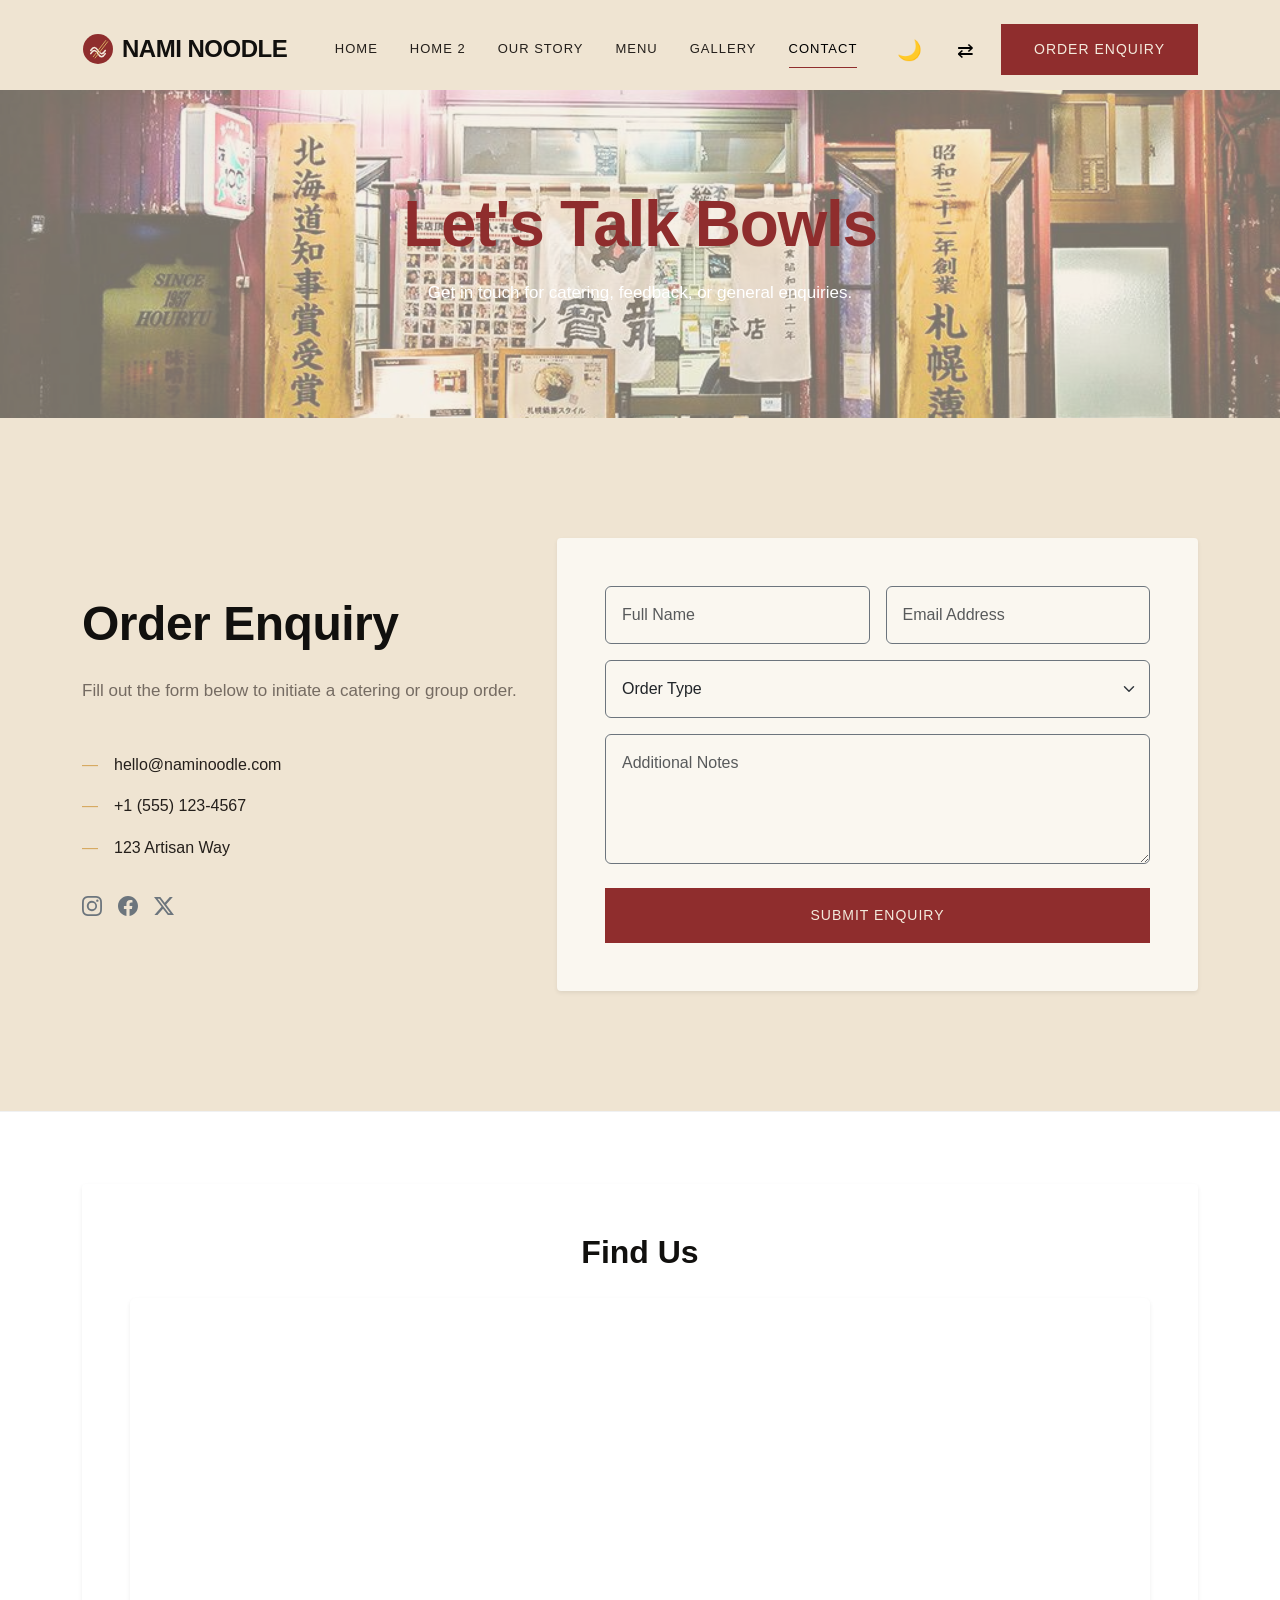
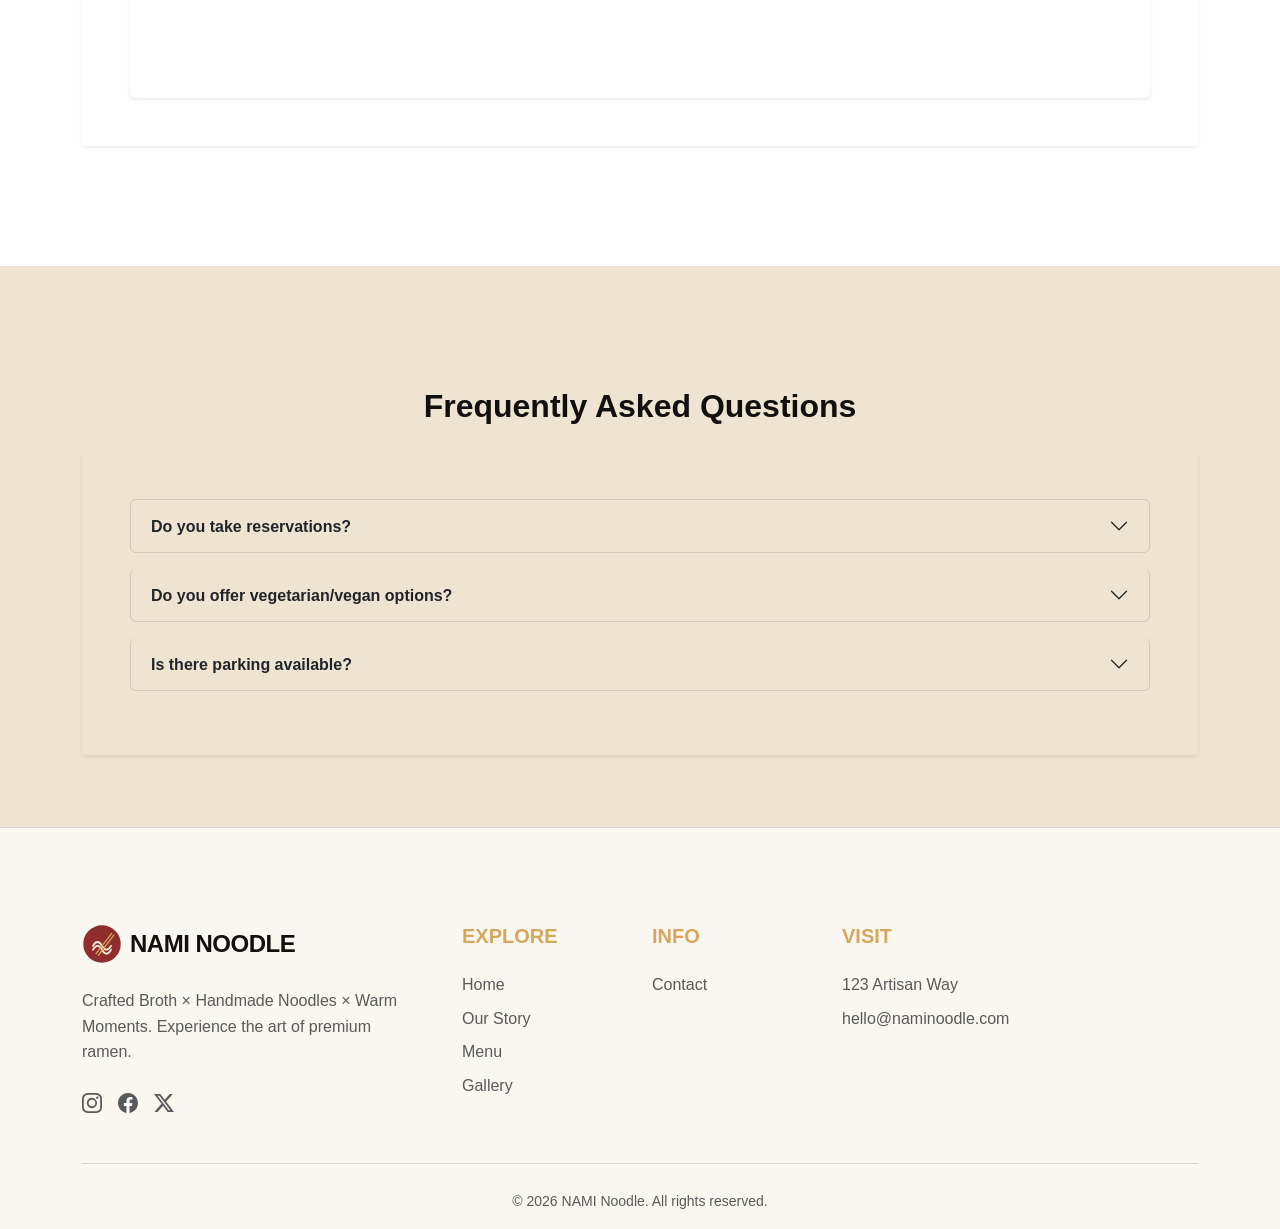
==== contact.html @ 4db13b65 "commit" ====
<!DOCTYPE html>
<html lang="en" data-theme="light" dir="ltr">

<head>
    <meta charset="UTF-8">
    <meta name="viewport" content="width=device-width, initial-scale=1.0">
    <title>NAMI Noodle | Contact</title>
    <link rel="icon" type="image/svg+xml" href="assets/images/favicon.svg">
    <link href="https://cdn.jsdelivr.net/npm/bootstrap@5.3.2/dist/css/bootstrap.min.css" rel="stylesheet"
        >
    <link rel="stylesheet" href="assets/css/style.css">
    <link rel="stylesheet" href="assets/css/extensions.css">
</head>

<body>
    <nav class="navbar navbar-expand-xl fixed-top navbar-premium bg-surface" id="mainNav">
        <div class="container">
            <a class="navbar-brand d-flex align-items-center gap-2" href="index.html">
                <img src="assets/images/logo.svg" alt="NAMI Noodle" width="32" height="32">
                <span>NAMI NOODLE</span>
            </a>
            <button class="navbar-toggler border-0 filter-invert" type="button" data-bs-toggle="collapse"
                data-bs-target="#navC"><span class="navbar-toggler-icon"></span></button>
            <div class="collapse navbar-collapse" id="navC">
                <ul class="navbar-nav mx-auto mb-2 mb-lg-0">
                    <li class="nav-item"><a class="nav-link" href="index.html">Home</a></li>
                    <li class="nav-item"><a class="nav-link" href="home-2.html">Home 2</a></li>
                    <li class="nav-item"><a class="nav-link" href="our-story.html">Our Story</a></li>
                    <li class="nav-item"><a class="nav-link" href="menu.html">Menu</a></li>
                    <li class="nav-item"><a class="nav-link" href="gallery.html">Gallery</a></li>
                    <li class="nav-item"><a class="nav-link active" href="contact.html">Contact</a></li>
                </ul>
                                <div class="d-flex flex-column flex-lg-row align-items-start align-items-lg-center gap-3 mt-3 mt-lg-0">
                    <div class="d-flex align-items-center gap-3">
                        <button class="nav-icon-btn" id="theme-toggle" aria-label="Theme">🌙</button>
                        <button class="nav-icon-btn" id="rtl-toggle" aria-label="RTL">⇄</button>
                    </div><a href="order.html" class="btn btn-premium">Order Enquiry</a>
                </div>
            </div>
        </div>
    </nav>

    <!-- SECTION 1: Hero -->
    <header class="py-5 text-center position-relative overflow-hidden bg-dark-deep text-white">
        <div class="position-absolute w-100 h-100 top-0 start-0" style="z-index: 0;">
            <img src="assets/images/contact-hero.jpg" alt="Hero background"
                class="w-100 h-100 object-fit-cover opacity-50">
        </div>
        <div class="container py-5 reveal-up active position-relative" style="z-index: 1;">
            <h1 class="display-3 fw-bold mb-3 text-primary">Let's Talk Bowls</h1>
            <p class="lead-text mx-auto text-white" style="max-width: 500px;">Get in touch for catering, feedback, or
                general enquiries.</p>
        </div>
    </header>

    <!-- SECTION 2: Form -->
    <section class="py-5 my-5">
        <div class="container py-4">
            <div class="row align-items-center">
                <div class="col-lg-5 mb-5 mb-lg-0 reveal-up">
                    <h2 class="mb-4">Order Enquiry</h2>
                    <p class="lead-text mb-5">Fill out the form below to initiate a catering or group order.</p>
                    <ul class="list-unstyled d-flex flex-column gap-3">
                        <li class="d-flex align-items-center gap-3"><span class="text-accent">—</span>
                            hello@naminoodle.com</li>
                        <li class="d-flex align-items-center gap-3"><span class="text-accent">—</span> +1 (555) 123-4567
                        </li>
                        <li class="d-flex align-items-center gap-3"><span class="text-accent">—</span> 123 Artisan Way
                        </li>
                        <li class="d-flex align-items-center gap-3 mt-3">
                            <div class="d-flex gap-3">
                                <a href="#" class="text-secondary hover-lift social-icon-hover"><svg
                                        xmlns="http://www.w3.org/2000/svg" width="20" height="20" fill="currentColor"
                                        class="bi bi-instagram" viewBox="0 0 16 16">
                                        <path
                                            d="M8 0C5.829 0 5.556.01 4.703.048 3.85.088 3.269.222 2.76.42a3.917 3.917 0 0 0-1.417.923A3.927 3.927 0 0 0 .42 2.76C.222 3.268.087 3.85.048 4.7.01 5.555 0 5.827 0 8.001c0 2.172.01 2.444.048 3.297.04.852.174 1.433.372 1.942.205.526.478.972.923 1.417.444.445.89.719 1.416.923.51.198 1.09.333 1.942.372C5.555 15.99 5.827 16 8 16s2.444-.01 3.298-.048c.851-.04 1.434-.174 1.943-.372a3.916 3.916 0 0 0 1.416-.923c.445-.445.718-.891.923-1.417.197-.509.332-1.09.372-1.942C15.99 10.445 16 10.173 16 8s-.01-2.445-.048-3.299c-.04-.851-.175-1.433-.372-1.941a3.926 3.926 0 0 0-.923-1.417A3.911 3.911 0 0 0 13.24.42c-.51-.198-1.092-.333-1.943-.372C10.443.01 10.172 0 7.998 0h.003zm-.717 1.442h.718c2.136 0 2.389.007 3.232.046.78.035 1.204.166 1.486.275.373.145.64.319.92.599.28.28.453.546.598.92.11.281.24.705.275 1.485.039.843.047 1.096.047 3.231s-.008 2.389-.047 3.232c-.035.78-.166 1.203-.275 1.485a2.47 2.47 0 0 1-.599.919c-.28.28-.546.453-.92.598-.28.11-.704.24-1.485.276-.843.038-1.096.047-3.232.047s-2.39-.009-3.233-.047c-.78-.036-1.203-.166-1.485-.276a2.478 2.478 0 0 1-.92-.598 2.48 2.48 0 0 1-.6-.92c-.109-.281-.24-.705-.275-1.485-.038-.843-.046-1.096-.046-3.233 0-2.136.008-2.388.046-3.231.036-.78.166-1.204.276-1.486.145-.373.319-.64.599-.92.28-.28.546-.453.92-.598.282-.11.705-.24 1.485-.276.738-.034 1.024-.044 2.515-.045v.002zm4.988 1.328a.96.96 0 1 0 0 1.92.96.96 0 0 0 0-1.92zm-4.27 1.122a4.109 4.109 0 1 0 0 8.217 4.109 4.109 0 0 0 0-8.217zm0 1.441a2.667 2.667 0 1 1 0 5.334 2.667 2.667 0 0 1 0-5.334z" />
                                    </svg></a>
                                <a href="#" class="text-secondary hover-lift social-icon-hover"><svg
                                        xmlns="http://www.w3.org/2000/svg" width="20" height="20" fill="currentColor"
                                        class="bi bi-facebook" viewBox="0 0 16 16">
                                        <path
                                            d="M16 8.049c0-4.446-3.582-8.05-8-8.05C3.58 0-.002 3.603-.002 8.05c0 4.017 2.926 7.347 6.75 7.951v-5.625h-2.03V8.05H6.75V6.275c0-2.017 1.195-3.131 3.022-3.131.876 0 1.791.157 1.791.157v1.98h-1.009c-.993 0-1.303.621-1.303 1.258v1.51h2.218l-.354 2.326H9.25V16c3.824-.604 6.75-3.934 6.75-7.951z" />
                                    </svg></a>
                                <a href="#" class="text-secondary hover-lift social-icon-hover"><svg
                                        xmlns="http://www.w3.org/2000/svg" width="20" height="20" fill="currentColor"
                                        class="bi bi-twitter-x" viewBox="0 0 16 16">
                                        <path
                                            d="M12.6.75h2.454l-5.36 6.142L16 15.25h-4.937l-3.867-5.07-4.425 5.07H.316l5.733-6.57L0 .75h5.063l3.495 4.633L12.601.75Zm-.86 13.028h1.36L4.323 2.145H2.865l8.875 11.633Z" />
                                    </svg></a>
                            </div>
                        </li>
                    </ul>
                </div>
                <div class="col-lg-7 reveal-up">
                    <div class="bg-surface p-5 rounded-1 shadow-sm">
                        <form id="contactForm">
                            <div class="row g-3">
                                <div class="col-md-6">
                                    <input type="text" class="form-control border-secondary bg-transparent p-3"
                                        placeholder="Full Name">
                                </div>
                                <div class="col-md-6">
                                    <input type="email" class="form-control border-secondary bg-transparent p-3"
                                        placeholder="Email Address">
                                </div>
                                <div class="col-12">
                                    <select class="form-select border-secondary bg-transparent p-3">
                                        <option selected disabled>Order Type</option>
                                        <option>Group Dine-In</option>
                                        <option>Takeaway</option>
                                        <option>Catering</option>
                                    </select>
                                </div>
                                <div class="col-12">
                                    <textarea class="form-control border-secondary bg-transparent p-3" rows="4"
                                        placeholder="Additional Notes"></textarea>
                                </div>
                                <div class="col-12 mt-4">
                                    <button type="button" class="btn btn-premium btn-contact-submit w-100 py-3">Submit
                                        Enquiry</button>
                                </div>
                            </div>
                        </form>
                    </div>
                </div>
            </div>
        </div>
    </section>

    <!-- SECTION 2.5: Map & FAQ -->
    <section class="py-5 my-5 border-top border-secondary border-opacity-10" style="background-color: #fff;">
        <div class="container py-4">
            <div class="row">
                <div class="col-12 mb-5">
                    <div class="bg-white p-5 rounded-1 shadow-sm">
                        <h3 class="mb-4 text-center">Find Us</h3>
                        <div class="rounded overflow-hidden shadow-sm" style="height: 400px;">
                            <iframe
                                src="https://www.google.com/maps/embed?pb=!1m18!1m12!1m3!1d3151.83543450937!2d144.95373531531615!3d-37.817323442021234!2m3!1f0!2f0!3f0!3m2!1i1024!2i768!4f13.1!3m3!1m2!1s0x6ad65d4c2b349649%3A0xb6899234e561db11!2sEnvato!5e0!3m2!1sen!2sus!4v1611815187768!5m2!1sen!2sus"
                                width="100%" height="100%" style="border:0;" allowfullscreen="" loading="lazy"></iframe>
                        </div>
                    </div>
                </div>

            </div>
        </div>
    </section>
    <section class="py-5" style="background-color: #EFE4D2;">
        <div class="container py-4">
            <div class="row">
                <div class="col-12">
                    <h3 class="mb-4 text-center">Frequently Asked Questions</h3>
                    <div class="p-5 rounded-1 shadow-sm">
                        <div class="accordion" id="faqAccordion">
                            <div class="accordion-item bg-transparent border-secondary border-opacity-25 mb-3 rounded">
                                <h2 class="accordion-header" id="headingOne">
                                    <button class="accordion-button collapsed bg-transparent text-body fw-bold"
                                        type="button" data-bs-toggle="collapse" data-bs-target="#collapseOne"
                                        aria-expanded="false" aria-controls="collapseOne">
                                        Do you take reservations?
                                    </button>
                                </h2>
                                <div id="collapseOne" class="accordion-collapse collapse" aria-labelledby="headingOne"
                                    data-bs-parent="#faqAccordion">
                                    <div class="accordion-body text-muted">
                                        We operate on a walk-in basis for parties of up to 6. For larger groups and
                                        catering
                                        enquiries, please use the contact form above.
                                    </div>
                                </div>
                            </div>
                            <div class="accordion-item bg-transparent border-secondary border-opacity-25 mb-3 rounded">
                                <h2 class="accordion-header" id="headingTwo">
                                    <button class="accordion-button collapsed bg-transparent text-body fw-bold"
                                        type="button" data-bs-toggle="collapse" data-bs-target="#collapseTwo"
                                        aria-expanded="false" aria-controls="collapseTwo">
                                        Do you offer vegetarian/vegan options?
                                    </button>
                                </h2>
                                <div id="collapseTwo" class="accordion-collapse collapse" aria-labelledby="headingTwo"
                                    data-bs-parent="#faqAccordion">
                                    <div class="accordion-body text-muted">
                                        Yes! We offer a rich mushroom and kelp-based broth that is 100% plant-based,
                                        along with
                                        various vegetable toppings.
                                    </div>
                                </div>
                            </div>
                            <div class="accordion-item bg-transparent border-secondary border-opacity-25 mb-3 rounded">
                                <h2 class="accordion-header" id="headingThree">
                                    <button class="accordion-button collapsed bg-transparent text-body fw-bold"
                                        type="button" data-bs-toggle="collapse" data-bs-target="#collapseThree"
                                        aria-expanded="false" aria-controls="collapseThree">
                                        Is there parking available?
                                    </button>
                                </h2>
                                <div id="collapseThree" class="accordion-collapse collapse"
                                    aria-labelledby="headingThree" data-bs-parent="#faqAccordion">
                                    <div class="accordion-body text-muted">
                                        There is street parking available nearby, as well as a paid public parking
                                        garage just
                                        one block away.
                                    </div>
                                </div>
                            </div>
                        </div>
                    </div>
                </div>
            </div>
    </section>
    <!-- SECTION 3: Footer -->
    <footer class="bg-surface pt-5 pb-3 border-top border-secondary border-opacity-25">
        <div class="container pt-5">
            <div class="row mb-5 g-4 text-center text-md-start">
                <div class="col-12 col-md-6 col-lg-4 mb-4 mb-lg-0">
                    <a class="navbar-brand d-inline-flex align-items-center gap-2 mb-4 text-decoration-none" href="index.html">
                        <img src="assets/images/logo.svg" alt="NAMI Noodle Logo" width="40" height="40">
                        <span class="fs-4">NAMI NOODLE</span>
                    </a>
                    <p class="text-muted pe-lg-4">Crafted Broth × Handmade Noodles × Warm Moments. Experience the art
                        of premium ramen.</p>
                    <div class="d-flex gap-3 justify-content-center justify-content-md-start mt-4">
                        <a href="#" class="text-muted hover-lift social-icon-hover footer-link"><svg
                                xmlns="http://www.w3.org/2000/svg" width="20" height="20" fill="currentColor"
                                class="bi bi-instagram" viewBox="0 0 16 16">
                                <path
                                    d="M8 0C5.829 0 5.556.01 4.703.048 3.85.088 3.269.222 2.76.42a3.917 3.917 0 0 0-1.417.923A3.927 3.927 0 0 0 .42 2.76C.222 3.268.087 3.85.048 4.7.01 5.555 0 5.827 0 8.001c0 2.172.01 2.444.048 3.297.04.852.174 1.433.372 1.942.205.526.478.972.923 1.417.444.445.89.719 1.416.923.51.198 1.09.333 1.942.372C5.555 15.99 5.827 16 8 16s2.444-.01 3.298-.048c.851-.04 1.434-.174 1.943-.372a3.916 3.916 0 0 0 1.416-.923c.445-.445.718-.891.923-1.417.197-.509.332-1.09.372-1.942C15.99 10.445 16 10.173 16 8s-.01-2.445-.048-3.299c-.04-.851-.175-1.433-.372-1.941a3.926 3.926 0 0 0-.923-1.417A3.911 3.911 0 0 0 13.24.42c-.51-.198-1.092-.333-1.943-.372C10.443.01 10.172 0 7.998 0h.003zm-.717 1.442h.718c2.136 0 2.389.007 3.232.046.78.035 1.204.166 1.486.275.373.145.64.319.92.599.28.28.453.546.598.92.11.281.24.705.275 1.485.039.843.047 1.096.047 3.231s-.008 2.389-.047 3.232c-.035.78-.166 1.203-.275 1.485a2.47 2.47 0 0 1-.599.919c-.28.28-.546.453-.92.598-.28.11-.704.24-1.485.276-.843.038-1.096.047-3.232.047s-2.39-.009-3.233-.047c-.78-.036-1.203-.166-1.485-.276a2.478 2.478 0 0 1-.92-.598 2.48 2.48 0 0 1-.6-.92c-.109-.281-.24-.705-.275-1.485-.038-.843-.046-1.096-.046-3.233 0-2.136.008-2.388.046-3.231.036-.78.166-1.204.276-1.486.145-.373.319-.64.599-.92.28-.28.546-.453.92-.598.282-.11.705-.24 1.485-.276.738-.034 1.024-.044 2.515-.045v.002zm4.988 1.328a.96.96 0 1 0 0 1.92.96.96 0 0 0 0-1.92zm-4.27 1.122a4.109 4.109 0 1 0 0 8.217 4.109 4.109 0 0 0 0-8.217zm0 1.441a2.667 2.667 0 1 1 0 5.334 2.667 2.667 0 0 1 0-5.334z" />
                            </svg></a>
                        <a href="#" class="text-muted hover-lift social-icon-hover footer-link"><svg
                                xmlns="http://www.w3.org/2000/svg" width="20" height="20" fill="currentColor"
                                class="bi bi-facebook" viewBox="0 0 16 16">
                                <path
                                    d="M16 8.049c0-4.446-3.582-8.05-8-8.05C3.58 0-.002 3.603-.002 8.05c0 4.017 2.926 7.347 6.75 7.951v-5.625h-2.03V8.05H6.75V6.275c0-2.017 1.195-3.131 3.022-3.131.876 0 1.791.157 1.791.157v1.98h-1.009c-.993 0-1.303.621-1.303 1.258v1.51h2.218l-.354 2.326H9.25V16c3.824-.604 6.75-3.934 6.75-7.951z" />
                            </svg></a>
                        <a href="#" class="text-muted hover-lift social-icon-hover footer-link"><svg
                                xmlns="http://www.w3.org/2000/svg" width="20" height="20" fill="currentColor"
                                class="bi bi-twitter-x" viewBox="0 0 16 16">
                                <path
                                    d="M12.6.75h2.454l-5.36 6.142L16 15.25h-4.937l-3.867-5.07-4.425 5.07H.316l5.733-6.57L0 .75h5.063l3.495 4.633L12.601.75Zm-.86 13.028h1.36L4.323 2.145H2.865l8.875 11.633Z" />
                            </svg></a>
                    </div>
                </div>
                <div class="col-12 col-md-6 col-lg-2 mb-4 mb-md-0">
                    <h5 class="text-accent mb-4 text-uppercase">Explore</h5>
                    <ul class="list-unstyled d-flex flex-column gap-2">
                        <li><a href="index.html" class="text-muted text-decoration-none footer-link">Home</a></li>
                        <li><a href="our-story.html" class="text-muted text-decoration-none footer-link">Our Story</a></li>
                        <li><a href="menu.html" class="text-muted text-decoration-none footer-link">Menu</a></li>
                        <li><a href="gallery.html" class="text-muted text-decoration-none footer-link">Gallery</a></li>
                    </ul>
                </div>
                <div class="col-12 col-md-6 col-lg-2 mb-4 mb-md-0">
                    <h5 class="text-accent mb-4 text-uppercase">Info</h5>
                    <ul class="list-unstyled d-flex flex-column gap-2">
                        <li><a href="contact.html" class="text-muted text-decoration-none footer-link">Contact</a></li>
                    </ul>
                </div>
                <div class="col-12 col-md-6 col-lg-4">
                    <h5 class="text-accent mb-4 text-uppercase">Visit</h5>
                    <ul class="list-unstyled text-muted d-flex flex-column gap-2">
                        <li>123 Artisan Way</li>
                        <li>hello@naminoodle.com</li>
                    </ul>
                </div>
            </div>
            <div class="border-top border-secondary border-opacity-25 pt-4 mt-5 text-center">
                <small class="text-muted">&copy; 2026 NAMI Noodle. All rights reserved.</small>
            </div>
        </div>
    </footer>

    <button id="scrollTopBtn" aria-label="Scroll to top">↑</button>
    <script src="https://cdn.jsdelivr.net/npm/bootstrap@5.3.2/dist/js/bootstrap.bundle.min.js"></script>
    <script src="assets/js/main.js"></script>
</body>

</html>
---- assets/css/style.css ----
/* 
  Ramen & Noodle House - Core Stylesheet
  Premium ThemeForest Quality
*/

:root {
    /* Brand Colors */
    --primary: #8F2D2D;
    --secondary: #C46A3B;
    --accent: #D6A85F;

    /* Neutral / Background Colors */
    --cream: #F4EBDD;
    --bg: #EFE4D2;
    --surface: #FAF7F0;

    /* Dark Colors */
    --dark: #1B1714;
    --dark-deep: #11100E;

    /* Typography Colors */
    --text: #241F1B;
    --muted: #756B62;
    --border: rgba(36, 31, 27, 0.12);
    --dark-text: #F5EEE2;

    /* Typography */
    --font-heading: 'Outfit', sans-serif;
    --font-body: 'Inter', sans-serif;

    /* Transitions */
    --transition-fast: 0.3s ease;
    --transition-slow: 0.8s cubic-bezier(0.16, 1, 0.3, 1);
}

/* Global Resets & Base Styles */
html {
    scroll-behavior: smooth;
}

body {
    font-family: var(--font-body);
    color: var(--text);
    background-color: var(--bg);
    line-height: 1.6;
    overflow-x: hidden;
    padding-top: 90px;
    -webkit-font-smoothing: antialiased;
}

h1,
h2,
h3,
h4,
h5,
h6,
.font-heading {
    font-family: var(--font-heading);
    color: var(--dark-deep);
    font-weight: 600;
}

/* Fluid Typography using Clamp */
h1 {
    font-size: clamp(42px, 5vw, 72px);
    line-height: 1.1;
    letter-spacing: -0.02em;
}

h2 {
    font-size: clamp(32px, 4vw, 48px);
    line-height: 1.2;
    letter-spacing: -0.01em;
}

h3 {
    font-size: clamp(23px, 3vw, 32px);
    line-height: 1.3;
}

h4 {
    font-size: clamp(20px, 2.5vw, 23px);
}

.lead-text {
    font-size: clamp(16px, 1.5vw, 17px);
    color: var(--muted);
}

/* Premium Utility Classes */
.bg-cream {
    background-color: var(--cream);
}

.bg-surface {
    background-color: var(--surface);
}

.bg-dark-premium {
    background-color: var(--dark);
    color: var(--dark-text);
}

.bg-dark-deep {
    
    color: var(--dark-text);
}

.text-primary {
    color: var(--primary) !important;
}

.text-accent {
    color: var(--accent) !important;
}

/* Elegant Buttons */
.btn-premium {
    background-color: var(--primary);
    color: var(--cream);
    padding: 14px 32px;
    border-radius: 0;
    font-family: var(--font-heading);
    font-weight: 500;
    letter-spacing: 1px;
    text-transform: uppercase;
    font-size: 14px;
    border: 1px solid var(--primary);
    transition: var(--transition-fast);
    display: inline-flex;
    align-items: center;
    justify-content: center;
    gap: 10px;
}

.btn-premium:hover {
    background-color: var(--secondary);
    color: #ffffff;
}

.btn-outline-premium {
    background-color: transparent;
    color: var(--dark-deep);
    border: 1px solid var(--border);
    padding: 14px 32px;
    border-radius: 0;
    transition: var(--transition-fast);
}

.btn-outline-premium:hover {
    background-color: var(--primary);
    border-color: var(--primary);
    color: #ffffff;
}

.explore-link:hover {
    color: var(--secondary) !important;
}

.filter-btn.active {
    background-color: var(--primary) !important;
    border-color: var(--primary) !important;
    color: #ffffff !important;
}

/* Navbar */
.navbar-premium {
    padding: 24px 0;
    transition: var(--transition-slow);
    background: transparent;
}

.navbar-premium.scrolled {
    background: var(--surface);
    padding: 16px 0;
    box-shadow: 0 4px 30px rgba(0, 0, 0, 0.05);
}

.navbar-brand {
    font-family: var(--font-heading);
    font-weight: 700;
    font-size: 24px;
    color: var(--dark-deep);
    letter-spacing: -0.5px;
}

.nav-link {
    font-family: var(--font-heading);
    color: var(--text);
    font-weight: 500;
    text-transform: uppercase;
    font-size: 13px;
    letter-spacing: 1px;
    padding: 8px 16px !important;
    position: relative;
    transition: var(--transition-fast);
}

.nav-link::after {
    content: '';
    position: absolute;
    bottom: 0;
    left: 16px;
    right: 16px;
    height: 1px;
    background: var(--primary);
    transform: scaleX(0);
    transition: transform 0.3s ease;
    transform-origin: right;
}

.nav-link:hover::after,
.nav-link.active::after {
    transform: scaleX(1);
    transform-origin: left;
}

/* Animations */
.reveal-up {
    opacity: 0;
    transform: translateY(40px);
    transition: var(--transition-slow);
}

.reveal-up.active {
    opacity: 1;
    transform: translateY(0);
}

.steam-container {
    position: absolute;
    top: 0;
    left: 0;
    width: 100%;
    height: 100%;
    pointer-events: none;
    overflow: hidden;
    z-index: 2;
}

.steam {
    position: absolute;
    bottom: 0;
    left: 50%;
    width: 200px;
    height: 200px;
    background: radial-gradient(circle, rgba(255, 255, 255, 0.2) 0%, rgba(255, 255, 255, 0) 70%);
    filter: blur(20px);
    border-radius: 50%;
    animation: rise 10s infinite cubic-bezier(0.4, 0, 0.2, 1);
    opacity: 0;
}

.steam:nth-child(1) {
    left: 40%;
    animation-delay: 0s;
}

.steam:nth-child(2) {
    left: 60%;
    animation-delay: 3s;
    width: 150px;
}

.steam:nth-child(3) {
    left: 50%;
    animation-delay: 6s;
    width: 250px;
}

@keyframes rise {
    0% {
        transform: translateY(100px) scale(0.8);
        opacity: 0;
}

    20% {
        opacity: 0.5;
}

    80% {
        opacity: 0.2;
}

    100% {
        transform: translateY(-400px) scale(1.5);
        opacity: 0;
}
}

/* Japanese Details */
.vertical-text {
    writing-mode: vertical-rl;
    text-orientation: mixed;
    font-family: var(--font-heading);
    letter-spacing: 5px;
    text-transform: uppercase;
    color: var(--muted);
    font-size: 12px;
}

.red-seal {
    width: 40px;
    height: 40px;
    border: 1px solid var(--primary);
    color: var(--primary);
    display: flex;
    align-items: center;
    justify-content: center;
    border-radius: 4px;
    font-family: var(--font-heading);
    font-weight: 700;
}

.social-icon-hover:hover {
    color: var(--accent) !important;
    transform: translateY(-2px);
}

.btn-contact-submit:hover {
    color: #fff !important;
}

#rtl-toggle {
    color: #000;
}

[data-theme='dark'] #rtl-toggle {
    color: #fff;
}

.footer-link {
    transition: color 0.3s ease;
}

.footer-link:hover {
    color: var(--primary) !important;
}



/* General RTL Fixes */
[dir="rtl"] {
    text-align: right;
}

[dir="rtl"] .ms-3 {
    margin-left: 0 !important;
    margin-right: 1rem !important;
}

[dir="rtl"] .me-3 {
    margin-right: 0 !important;
    margin-left: 1rem !important;
}

[dir="rtl"] .pe-lg-5 {
    padding-right: 0 !important;
    padding-left: 3rem !important;
}

[dir="rtl"] .ps-lg-5 {
    padding-left: 0 !important;
    padding-right: 3rem !important;
}

[dir="rtl"] .ms-auto {
    margin-left: 0 !important;
    margin-right: auto !important;
}

[dir="rtl"] .me-auto {
    margin-right: 0 !important;
    margin-left: auto !important;
}

[dir="rtl"] .text-start {
    text-align: right !important;
}

[dir="rtl"] .text-lg-start {
    text-align: right !important;
}

[dir="rtl"] .text-md-start {
    text-align: right !important;
}

[dir="rtl"] .accordion-button::after {
    margin-left: 0;
    margin-right: auto;
}

[dir="rtl"] .accordion-button {
    text-align: right;
    padding-right: 1.25rem;
}

[data-theme='dark'] {
    --bg: var(--dark-deep);
    --surface: var(--dark);
    --cream: #2A2420;
    --text: var(--dark-text);
    --muted: #A39B92;
    --border: rgba(245, 238, 226, 0.12);
}

[data-theme='dark'] .bg-dark,
[data-theme='dark'] .bg-dark-deep {
    background-color: var(--dark-deep) !important;
    color: var(--dark-text) !important;
}

[data-theme='dark'] .text-body {
    color: var(--text) !important;
}

[data-theme='dark'] .text-muted {
    color: var(--muted) !important;
}
@media (max-width: 1199.98px) {
    .navbar-collapse {
        background-color: var(--surface);
        padding: 1.5rem;
        border-radius: 12px;
        margin-top: 1rem;
        box-shadow: 0 15px 40px rgba(0,0,0,0.15);
    }
    .navbar-collapse .nav-link,
    .navbar-collapse .navbar-brand span,
    .navbar-collapse .nav-icon-btn,
    .navbar-collapse .navbar-brand {
        color: var(--text) !important;
    }
}
---- assets/css/extensions.css ----
/* 
  NAMI Noodle - Theme, RTL & Utilities Extension
*/

/* Scroll to Top */
#scrollTopBtn {
    position: fixed;
    bottom: 30px;
    right: 30px;
    width: 48px;
    height: 48px;
    background-color: var(--primary);
    color: var(--cream);
    border: none;
    border-radius: 50%;
    display: flex;
    align-items: center;
    justify-content: center;
    font-size: 20px;
    cursor: pointer;
    opacity: 0;
    visibility: hidden;
    transition: var(--transition-fast);
    z-index: 999;
    box-shadow: 0 4px 15px rgba(0,0,0,0.2);
}

#scrollTopBtn.visible {
    opacity: 1;
    visibility: visible;
}

#scrollTopBtn:hover {
    background-color: var(--dark-deep);
    transform: translateY(-5px);
}

/* RTL Support via Logical Properties */
html[dir="rtl"] {
    text-align: right;
}
html[dir="rtl"] .me-auto { margin-right: 0 !important; margin-left: auto !important; }
html[dir="rtl"] .ms-auto { margin-left: 0 !important; margin-right: auto !important; }
html[dir="rtl"] .nav-link::after { transform-origin: left; }
html[dir="rtl"] .nav-link:hover::after, html[dir="rtl"] .nav-link.active::after { transform-origin: right; }

/* Dark Mode Overrides */
html[data-theme="dark"] body {
    --bg: #11100E;
    --surface: #1B1714;
    --text: #F5EEE2;
    --muted: #B8ACA0;
    --dark-deep: #F5EEE2; /* Invert headings */
    --border: rgba(245, 238, 226, 0.12);
}

html[data-theme="dark"] .navbar-premium.scrolled {
    background: var(--surface);
    border-bottom: 1px solid var(--border);
}

html[data-theme="dark"] .text-white-50 {
    color: var(--muted) !important;
}

/* Animations Premium Look */
.hover-lift {
    transition: transform var(--transition-fast), box-shadow var(--transition-fast);
}
.hover-lift:hover {
    transform: translateY(-10px);
    box-shadow: 0 15px 30px rgba(0,0,0,0.1);
}

/* Navbar utilities for Theme/RTL toggles */
.nav-icon-btn {
    background: transparent;
    border: none;
    color: var(--text);
    font-size: 20px;
    display: flex;
    align-items: center;
    justify-content: center;
    width: 40px;
    height: 40px;
    border-radius: 50%;
    transition: var(--transition-fast);
}
.nav-icon-btn:hover {
    background: var(--surface);
    color: var(--primary);
}
.navbar-premium.scrolled .nav-icon-btn {
    color: var(--text);
}
.text-white .nav-icon-btn {
    color: white;
}
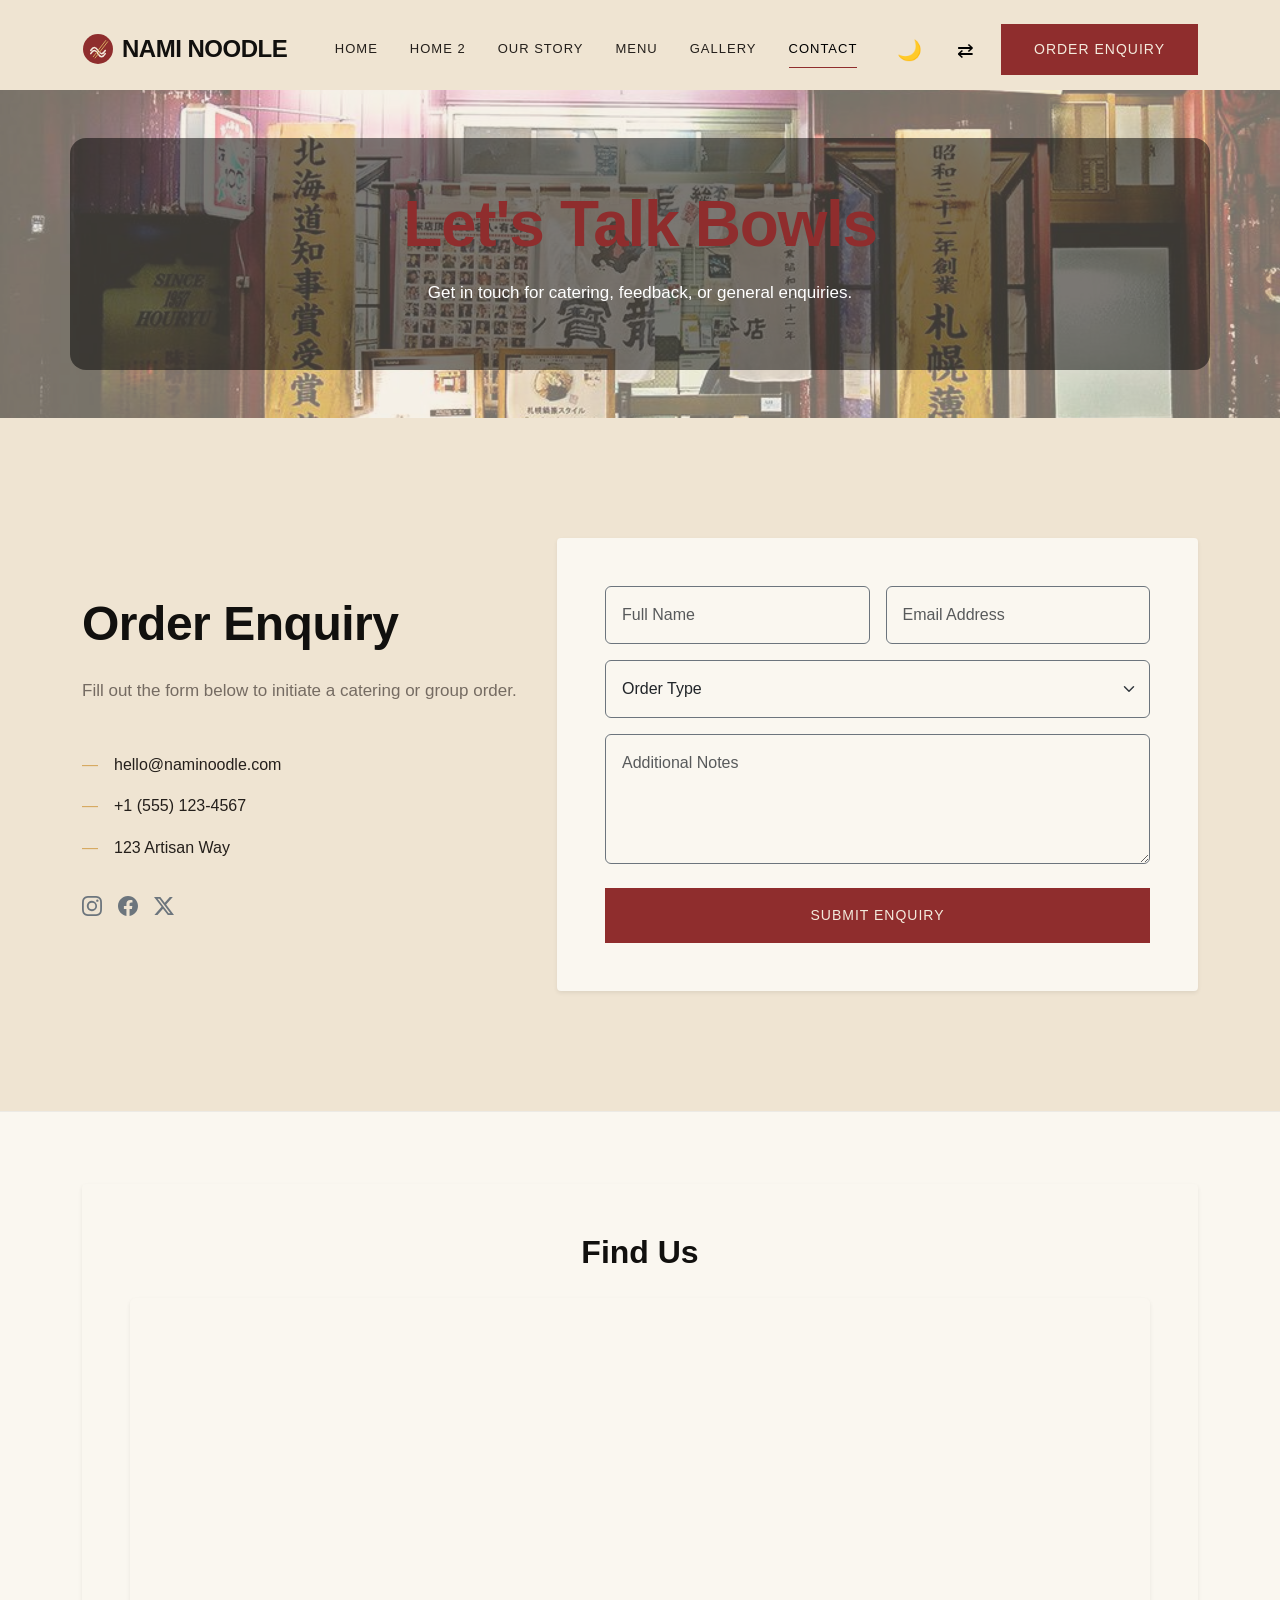
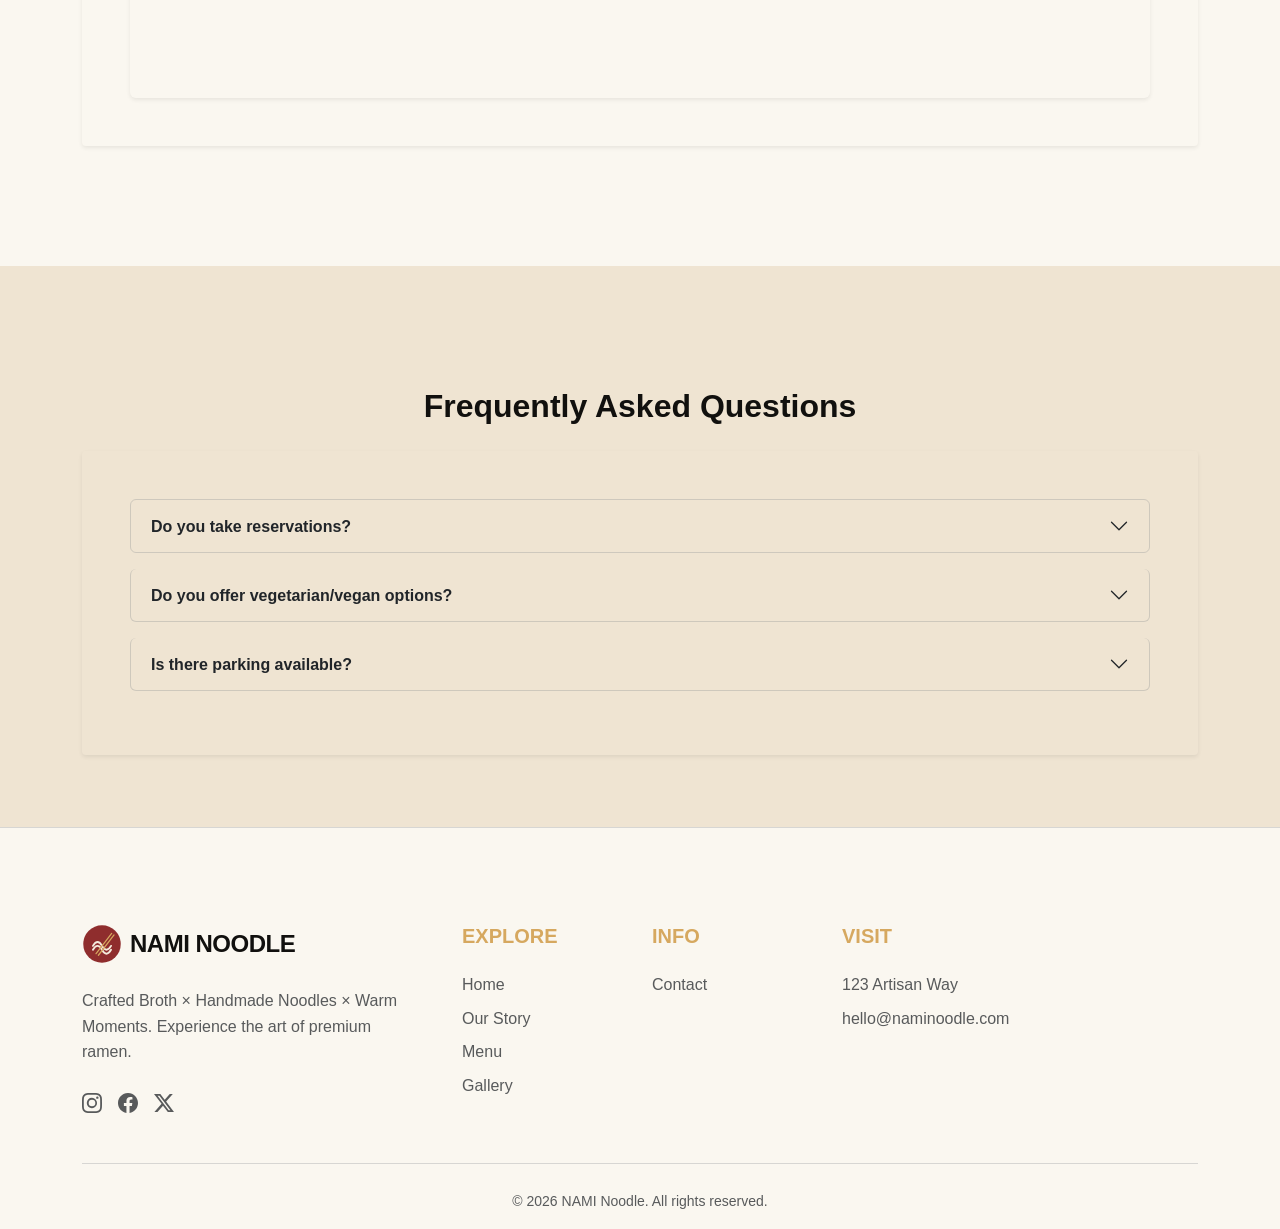
==== commit ec7793c9: "changes" ====
--- a/contact.html
+++ b/contact.html
@@ -1,4 +1,4 @@
-<!DOCTYPE html>
+﻿<!DOCTYPE html>
 <html lang="en" data-theme="light" dir="ltr">
 
 <head>
@@ -46,7 +46,7 @@
             <img src="assets/images/contact-hero.jpg" alt="Hero background"
                 class="w-100 h-100 object-fit-cover opacity-50">
         </div>
-        <div class="container py-5 reveal-up active position-relative" style="z-index: 1;">
+        <div class="container py-5 reveal-up active position-relative hero-content-bg" style="z-index: 1;">
             <h1 class="display-3 fw-bold mb-3 text-primary">Let's Talk Bowls</h1>
             <p class="lead-text mx-auto text-white" style="max-width: 500px;">Get in touch for catering, feedback, or
                 general enquiries.</p>
@@ -128,11 +128,11 @@
     </section>
 
     <!-- SECTION 2.5: Map & FAQ -->
-    <section class="py-5 my-5 border-top border-secondary border-opacity-10" style="background-color: #fff;">
+    <section class="py-5 my-5 border-top border-secondary border-opacity-10 bg-surface">
         <div class="container py-4">
             <div class="row">
                 <div class="col-12 mb-5">
-                    <div class="bg-white p-5 rounded-1 shadow-sm">
+                    <div class="bg-surface p-5 rounded-1 shadow-sm">
                         <h3 class="mb-4 text-center">Find Us</h3>
                         <div class="rounded overflow-hidden shadow-sm" style="height: 400px;">
                             <iframe
@@ -145,7 +145,7 @@
             </div>
         </div>
     </section>
-    <section class="py-5" style="background-color: #EFE4D2;">
+    <section class="py-5" >
         <div class="container py-4">
             <div class="row">
                 <div class="col-12">
@@ -275,3 +275,6 @@
 </body>
 
 </html>
+
+
+
--- a/assets/css/style.css
+++ b/assets/css/style.css
@@ -1,4 +1,4 @@
-/* 
+﻿/* 
   Ramen & Noodle House - Core Stylesheet
   Premium ThemeForest Quality
 */
@@ -433,3 +433,63 @@
         color: var(--text) !important;
     }
 }
+.hero-content-bg {
+    background-color: rgba(0, 0, 0, 0.5);
+    padding: 2rem;
+    border-radius: 1rem;
+}
+
+.red-seal-wrapper {
+    transform: translate(-50%, 50%);
+}
+@media (min-width: 768px) {
+    .red-seal-wrapper {
+        transform: translate(-50%, -50%);
+    }
+}
+
+[data-theme='dark'] h1, 
+[data-theme='dark'] h2, 
+[data-theme='dark'] h3, 
+[data-theme='dark'] h4, 
+[data-theme='dark'] h5, 
+[data-theme='dark'] h6, 
+[data-theme='dark'] .font-heading {
+    color: var(--dark-text);
+}
+
+html[data-theme='dark'] .navbar-premium { background-color: var(--dark-deep) !important; }
+
+html[data-theme='dark'] .navbar-brand,
+html[data-theme='dark'] .nav-link,
+html[data-theme='dark'] .nav-icon-btn,
+
+html[data-theme='dark'] .navbar-premium.scrolled,
+html[data-theme='dark'] .navbar-premium {
+    background: #11100E !important;
+    background-color: #11100E !important;
+}
+
+
+html[data-theme='dark'] .form-control::placeholder { color: rgba(255, 255, 255, 0.6) !important; }
+html[data-theme='dark'] .form-control, html[data-theme='dark'] .form-select { color: #ffffff !important; }
+html[data-theme='dark'] .form-select { background-image: url("data:image/svg+xml,%3csvg xmlns='http://www.w3.org/2000/svg' viewBox='0 0 16 16'%3e%3cpath fill='none' stroke='%23ffffff' stroke-linecap='round' stroke-linejoin='round' stroke-width='2' d='m2 5 6 6 6-6'/%3e%3c/svg%3e") !important; }
+html[dir='rtl'][data-theme='dark'] footer .row > div:nth-child(n+2) { padding-left: 0 !important; }
+
+
+html[data-theme='dark'] .btn-premium { color: #ffffff !important; }
+html[data-theme='dark'] .accordion-button::after { background-image: url("data:image/svg+xml,%3csvg xmlns='http://www.w3.org/2000/svg' viewBox='0 0 16 16' fill='%23ffffff'%3e%3cpath fill-rule='evenodd' d='M1.646 4.646a.5.5 0 0 1 .708 0L8 10.293l5.646-5.647a.5.5 0 0 1 .708.708l-6 6a.5.5 0 0 1-.708 0l-6-6a.5.5 0 0 1 0-.708z'/%3e%3c/svg%3e") !important; }
+footer ul { padding-left: 0 !important; padding-right: 0 !important; }
+html[data-theme='dark'] .form-control { background-color: var(--dark-deep) !important; border-color: rgba(255,255,255,0.15) !important; }
+
+
+html[data-theme='dark'] .nav-link.active { color: #ffffff !important; }
+
+
+html[data-theme='dark'] .nav-link:hover, html[data-theme='dark'] .nav-link.active { color: #ffffff !important; }
+html[data-theme='dark'] .form-control { background-color: #11100E !important; border-color: rgba(255,255,255,0.2) !important; color: #ffffff !important; }
+html[data-theme='dark'] .footer-link:hover { color: var(--primary) !important; }
+html[data-theme='dark'] .btn-outline-premium { color: #ffffff; border-color: rgba(255,255,255,0.3); }
+.btn-outline-premium:hover { background-color: var(--primary) !important; border-color: var(--primary) !important; color: #ffffff !important; }
+html[data-theme='dark'] .btn-outline-premium:hover { background-color: var(--primary) !important; border-color: var(--primary) !important; color: #ffffff !important; }
+
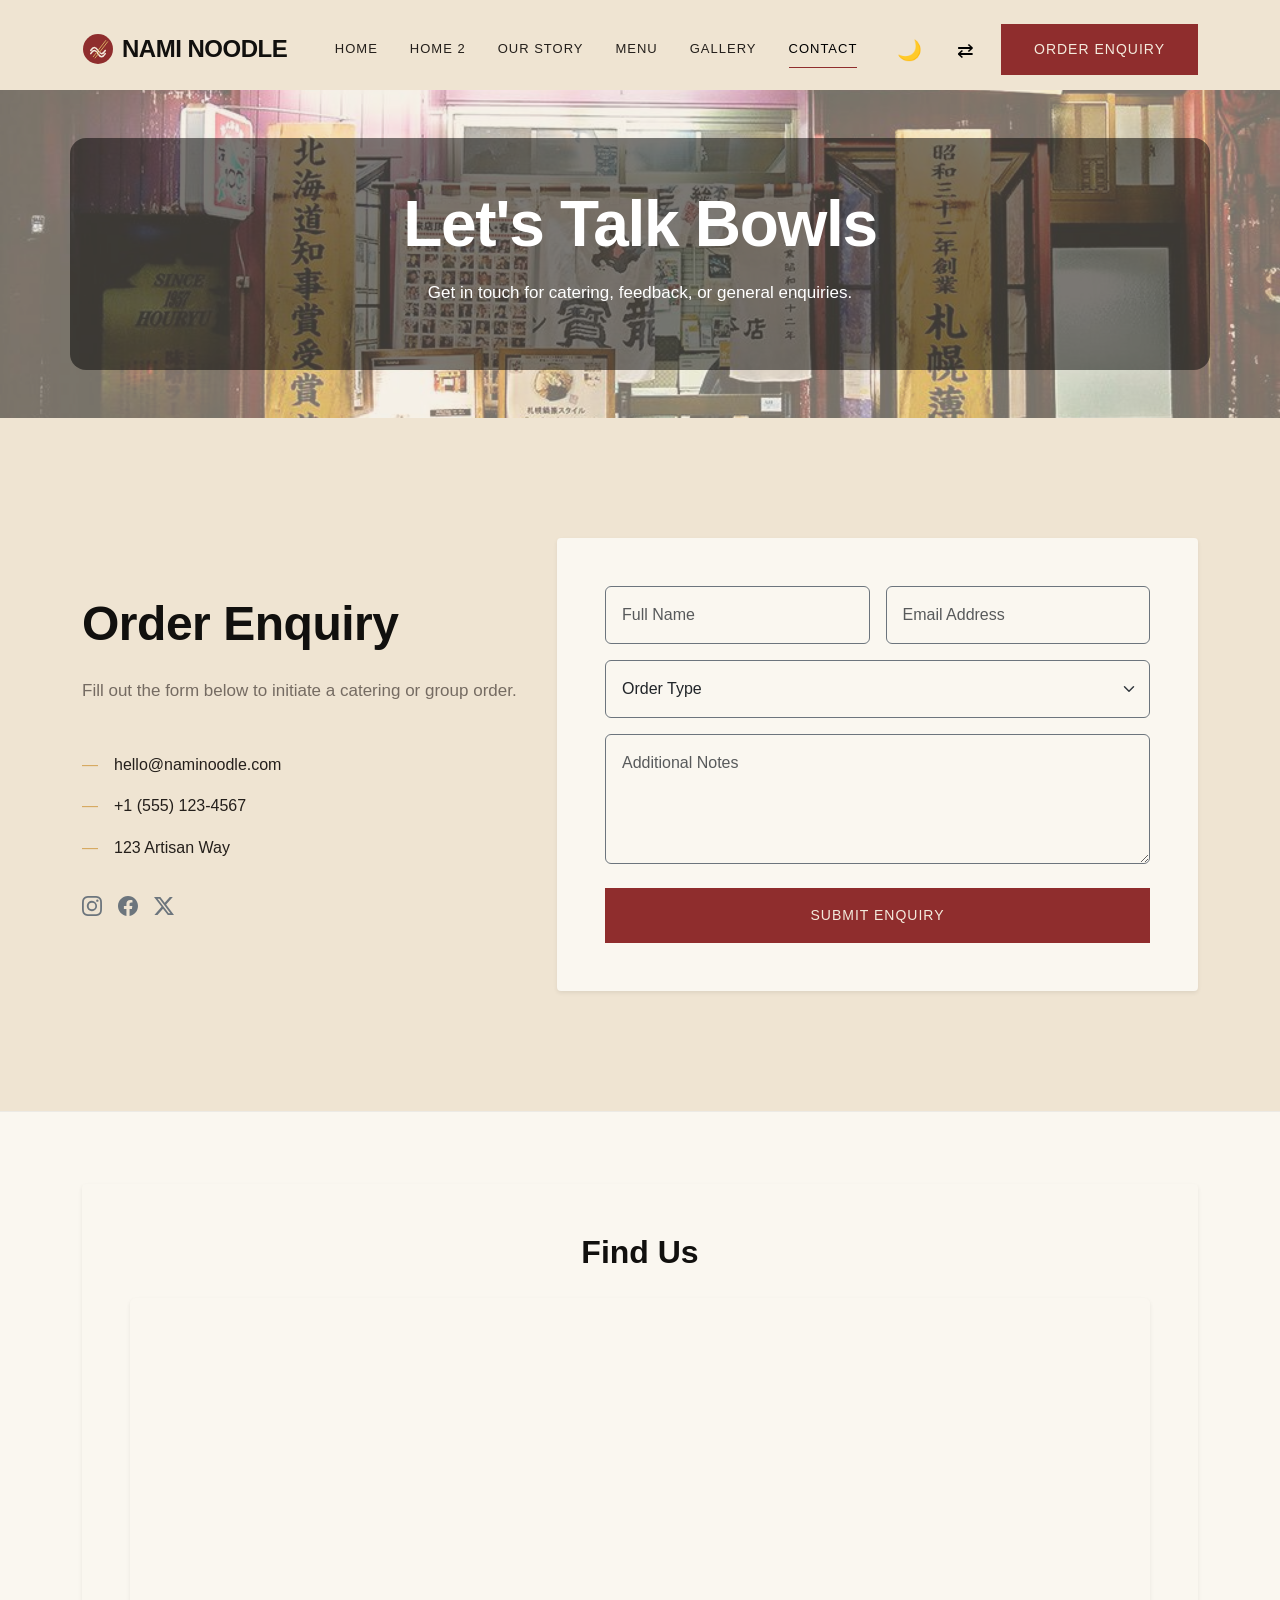
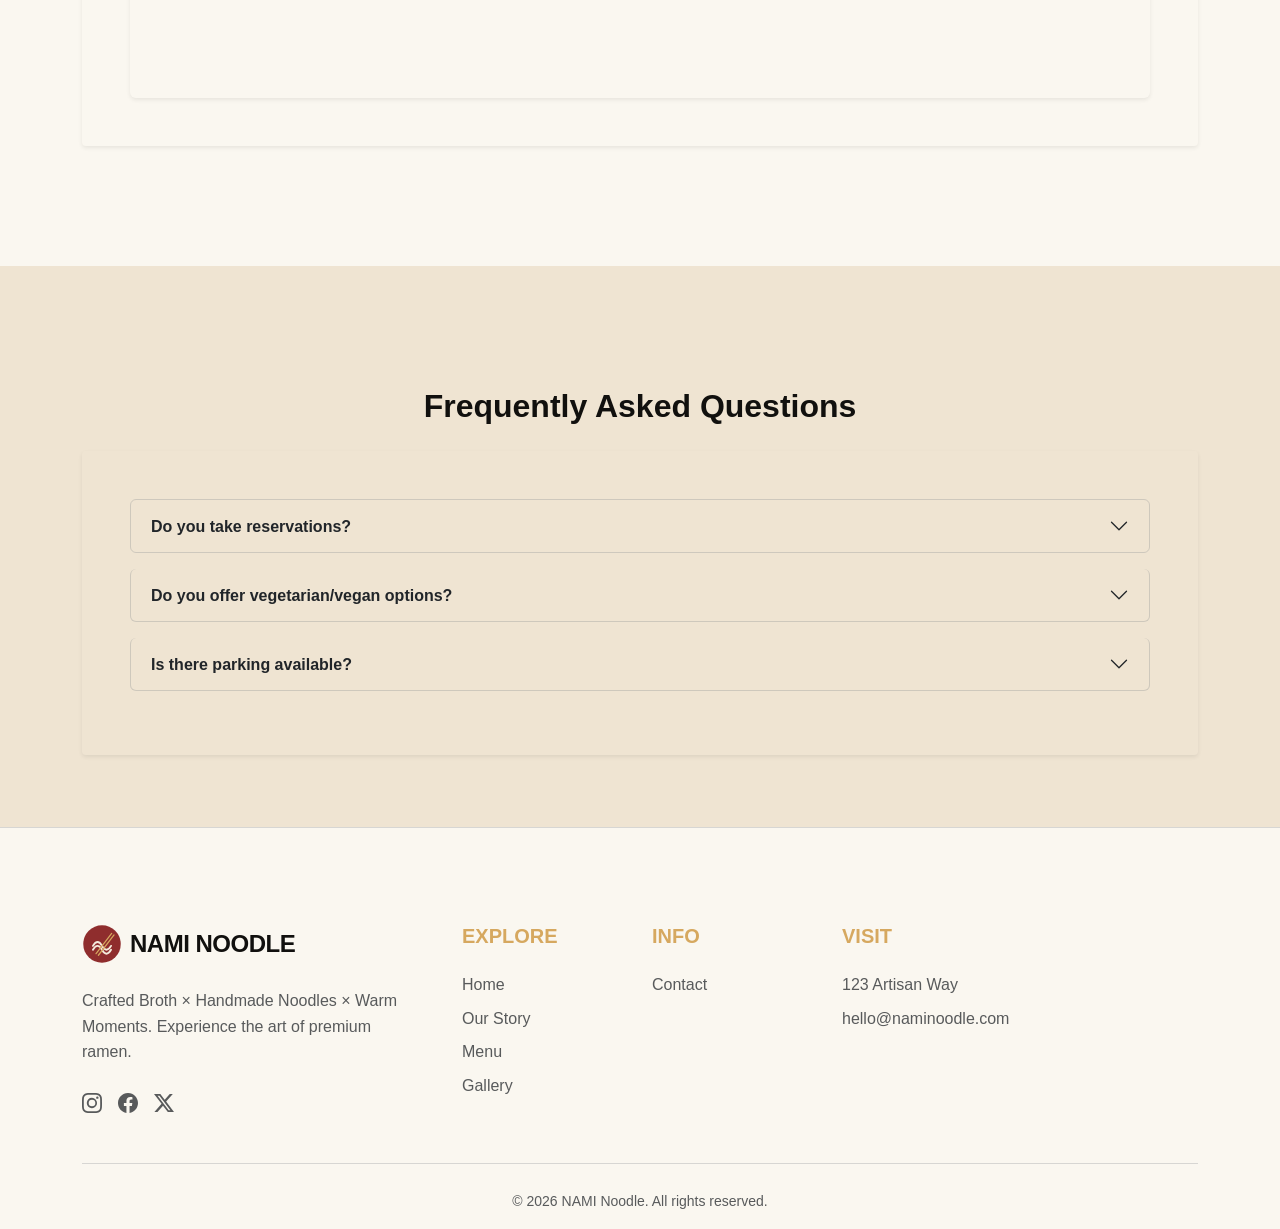
==== commit 56eeafb7: "changes" ====
--- a/contact.html
+++ b/contact.html
@@ -1,4 +1,4 @@
-﻿<!DOCTYPE html>
+<!DOCTYPE html>
 <html lang="en" data-theme="light" dir="ltr">
 
 <head>
@@ -30,7 +30,7 @@
                     <li class="nav-item"><a class="nav-link" href="gallery.html">Gallery</a></li>
                     <li class="nav-item"><a class="nav-link active" href="contact.html">Contact</a></li>
                 </ul>
-                                <div class="d-flex flex-column flex-lg-row align-items-start align-items-lg-center gap-3 mt-3 mt-lg-0">
+                                <div class="d-flex flex-column flex-xl-row align-items-start align-items-xl-center gap-3 mt-4 mt-xl-0">
                     <div class="d-flex align-items-center gap-3">
                         <button class="nav-icon-btn" id="theme-toggle" aria-label="Theme">🌙</button>
                         <button class="nav-icon-btn" id="rtl-toggle" aria-label="RTL">⇄</button>
@@ -47,7 +47,7 @@
                 class="w-100 h-100 object-fit-cover opacity-50">
         </div>
         <div class="container py-5 reveal-up active position-relative hero-content-bg" style="z-index: 1;">
-            <h1 class="display-3 fw-bold mb-3 text-primary">Let's Talk Bowls</h1>
+            <h1 class="display-3 fw-bold mb-3 text-white">Let's Talk Bowls</h1>
             <p class="lead-text mx-auto text-white" style="max-width: 500px;">Get in touch for catering, feedback, or
                 general enquiries.</p>
         </div>
@@ -57,10 +57,10 @@
     <section class="py-5 my-5">
         <div class="container py-4">
             <div class="row align-items-center">
-                <div class="col-lg-5 mb-5 mb-lg-0 reveal-up">
+                <div class="col-lg-5 mb-5 mb-lg-0 reveal-up text-center text-lg-start">
                     <h2 class="mb-4">Order Enquiry</h2>
                     <p class="lead-text mb-5">Fill out the form below to initiate a catering or group order.</p>
-                    <ul class="list-unstyled d-flex flex-column gap-3">
+                    <ul class="list-unstyled d-flex flex-column align-items-center align-items-lg-start gap-3">
                         <li class="d-flex align-items-center gap-3"><span class="text-accent">—</span>
                             hello@naminoodle.com</li>
                         <li class="d-flex align-items-center gap-3"><span class="text-accent">—</span> +1 (555) 123-4567
@@ -68,7 +68,7 @@
                         <li class="d-flex align-items-center gap-3"><span class="text-accent">—</span> 123 Artisan Way
                         </li>
                         <li class="d-flex align-items-center gap-3 mt-3">
-                            <div class="d-flex gap-3">
+                            <div class="d-flex justify-content-center justify-content-lg-start gap-3">
                                 <a href="#" class="text-secondary hover-lift social-icon-hover"><svg
                                         xmlns="http://www.w3.org/2000/svg" width="20" height="20" fill="currentColor"
                                         class="bi bi-instagram" viewBox="0 0 16 16">
--- a/assets/css/style.css
+++ b/assets/css/style.css
@@ -1,4 +1,4 @@
-﻿/* 
+/* 
   Ramen & Noodle House - Core Stylesheet
   Premium ThemeForest Quality
 */
@@ -102,7 +102,7 @@
 }
 
 .bg-dark-deep {
-    
+
     color: var(--dark-text);
 }
 
@@ -272,20 +272,20 @@
     0% {
         transform: translateY(100px) scale(0.8);
         opacity: 0;
-}
+    }
 
     20% {
         opacity: 0.5;
-}
+    }
 
     80% {
         opacity: 0.2;
-}
+    }
 
     100% {
         transform: translateY(-400px) scale(1.5);
         opacity: 0;
-}
+    }
 }
 
 /* Japanese Details */
@@ -415,9 +415,146 @@
     color: var(--text) !important;
 }
 
-[data-theme='dark'] .text-muted {
-    color: var(--muted) !important;
-}
+.hero-content-bg {
+    background-color: rgba(0, 0, 0, 0.5);
+    padding: 2rem;
+    border-radius: 1rem;
+}
+
+.red-seal-wrapper {
+    transform: translate(-50%, 50%);
+}
+
+@media (min-width: 768px) {
+    .red-seal-wrapper {
+        transform: translate(-50%, -50%);
+    }
+}
+
+[data-theme='dark'] h1,
+[data-theme='dark'] h2,
+[data-theme='dark'] h3,
+[data-theme='dark'] h4,
+[data-theme='dark'] h5,
+[data-theme='dark'] h6,
+[data-theme='dark'] .font-heading {
+    color: var(--dark-text);
+}
+
+html[data-theme='dark'] .navbar-premium {
+    background-color: var(--dark-deep) !important;
+}
+
+html[data-theme='dark'] .navbar-brand,
+html[data-theme='dark'] .nav-link,
+html[data-theme='dark'] .nav-icon-btn,
+
+html[data-theme='dark'] .navbar-premium.scrolled,
+html[data-theme='dark'] .navbar-premium {
+    background: #11100E !important;
+    background-color: #11100E !important;
+}
+
+
+html[data-theme='dark'] .form-control::placeholder {
+    color: rgba(255, 255, 255, 0.6) !important;
+}
+
+html[data-theme='dark'] .form-control,
+html[data-theme='dark'] .form-select {
+    color: #ffffff !important;
+}
+
+html[data-theme='dark'] .form-select {
+    background-image: url("data:image/svg+xml,%3csvg xmlns='http://www.w3.org/2000/svg' viewBox='0 0 16 16'%3e%3cpath fill='none' stroke='%23ffffff' stroke-linecap='round' stroke-linejoin='round' stroke-width='2' d='m2 5 6 6 6-6'/%3e%3c/svg%3e") !important;
+}
+
+html[dir='rtl'][data-theme='dark'] footer .row>div:nth-child(n+2) {
+    padding-left: 0 !important;
+}
+
+
+html[data-theme='dark'] .btn-premium {
+    color: #ffffff !important;
+}
+
+html[data-theme='dark'] .accordion-button::after {
+    background-image: url("data:image/svg+xml,%3csvg xmlns='http://www.w3.org/2000/svg' viewBox='0 0 16 16' fill='%23ffffff'%3e%3cpath fill-rule='evenodd' d='M1.646 4.646a.5.5 0 0 1 .708 0L8 10.293l5.646-5.647a.5.5 0 0 1 .708.708l-6 6a.5.5 0 0 1-.708 0l-6-6a.5.5 0 0 1 0-.708z'/%3e%3c/svg%3e") !important;
+}
+
+footer ul {
+    padding-left: 0 !important;
+    padding-right: 0 !important;
+}
+
+html[data-theme='dark'] .form-control {
+    background-color: var(--dark-deep) !important;
+    border-color: rgba(255, 255, 255, 0.15) !important;
+}
+
+
+html[data-theme='dark'] .nav-link.active {
+    color: #ffffff !important;
+}
+
+
+html[data-theme='dark'] .nav-link:hover,
+html[data-theme='dark'] .nav-link.active {
+    color: #ffffff !important;
+}
+
+html[data-theme='dark'] .form-control {
+    background-color: #11100E !important;
+    border-color: rgba(255, 255, 255, 0.2) !important;
+    color: #ffffff !important;
+}
+
+html[data-theme='dark'] .footer-link:hover {
+    color: var(--primary) !important;
+}
+
+html[data-theme='dark'] .btn-outline-premium {
+    color: #ffffff;
+    border-color: rgba(255, 255, 255, 0.3);
+}
+
+.btn-outline-premium:hover {
+    background-color: var(--primary) !important;
+    border-color: var(--primary) !important;
+    color: #ffffff !important;
+}
+
+html[data-theme='dark'] .btn-outline-premium:hover {
+    background-color: var(--primary) !important;
+    border-color: var(--primary) !important;
+    color: #ffffff !important;
+}
+
+/* Menu page active tab text color */
+.btn-outline-secondary.filter-btn.active {
+    background-color: var(--dark-deep, #11100E) !important;
+    border-color: var(--dark-deep, #11100E) !important;
+    color: #ffffff !important;
+}
+
+/* Dark mode hamburger icon color */
+html[data-theme='dark'] .navbar-toggler-icon {
+    filter: invert(1);
+}
+
+/* Dark mode form fields */
+html[data-theme='dark'] .form-control,
+html[data-theme='dark'] .form-select {
+    background-color: #11100E !important;
+    border-color: rgba(255, 255, 255, 0.2) !important;
+    color: #ffffff !important;
+}
+
+html[data-theme='dark'] .form-select option {
+    background-color: #11100E !important;
+    color: #ffffff !important;
+}
+
 @media (max-width: 1199.98px) {
     .navbar-collapse {
         background-color: var(--surface);
@@ -425,6 +562,8 @@
         border-radius: 12px;
         margin-top: 1rem;
         box-shadow: 0 15px 40px rgba(0,0,0,0.15);
+        max-height: 70vh;
+        overflow-y: auto;
     }
     .navbar-collapse .nav-link,
     .navbar-collapse .navbar-brand span,
@@ -432,64 +571,4 @@
     .navbar-collapse .navbar-brand {
         color: var(--text) !important;
     }
-}
-.hero-content-bg {
-    background-color: rgba(0, 0, 0, 0.5);
-    padding: 2rem;
-    border-radius: 1rem;
-}
-
-.red-seal-wrapper {
-    transform: translate(-50%, 50%);
-}
-@media (min-width: 768px) {
-    .red-seal-wrapper {
-        transform: translate(-50%, -50%);
-    }
-}
-
-[data-theme='dark'] h1, 
-[data-theme='dark'] h2, 
-[data-theme='dark'] h3, 
-[data-theme='dark'] h4, 
-[data-theme='dark'] h5, 
-[data-theme='dark'] h6, 
-[data-theme='dark'] .font-heading {
-    color: var(--dark-text);
-}
-
-html[data-theme='dark'] .navbar-premium { background-color: var(--dark-deep) !important; }
-
-html[data-theme='dark'] .navbar-brand,
-html[data-theme='dark'] .nav-link,
-html[data-theme='dark'] .nav-icon-btn,
-
-html[data-theme='dark'] .navbar-premium.scrolled,
-html[data-theme='dark'] .navbar-premium {
-    background: #11100E !important;
-    background-color: #11100E !important;
-}
-
-
-html[data-theme='dark'] .form-control::placeholder { color: rgba(255, 255, 255, 0.6) !important; }
-html[data-theme='dark'] .form-control, html[data-theme='dark'] .form-select { color: #ffffff !important; }
-html[data-theme='dark'] .form-select { background-image: url("data:image/svg+xml,%3csvg xmlns='http://www.w3.org/2000/svg' viewBox='0 0 16 16'%3e%3cpath fill='none' stroke='%23ffffff' stroke-linecap='round' stroke-linejoin='round' stroke-width='2' d='m2 5 6 6 6-6'/%3e%3c/svg%3e") !important; }
-html[dir='rtl'][data-theme='dark'] footer .row > div:nth-child(n+2) { padding-left: 0 !important; }
-
-
-html[data-theme='dark'] .btn-premium { color: #ffffff !important; }
-html[data-theme='dark'] .accordion-button::after { background-image: url("data:image/svg+xml,%3csvg xmlns='http://www.w3.org/2000/svg' viewBox='0 0 16 16' fill='%23ffffff'%3e%3cpath fill-rule='evenodd' d='M1.646 4.646a.5.5 0 0 1 .708 0L8 10.293l5.646-5.647a.5.5 0 0 1 .708.708l-6 6a.5.5 0 0 1-.708 0l-6-6a.5.5 0 0 1 0-.708z'/%3e%3c/svg%3e") !important; }
-footer ul { padding-left: 0 !important; padding-right: 0 !important; }
-html[data-theme='dark'] .form-control { background-color: var(--dark-deep) !important; border-color: rgba(255,255,255,0.15) !important; }
-
-
-html[data-theme='dark'] .nav-link.active { color: #ffffff !important; }
-
-
-html[data-theme='dark'] .nav-link:hover, html[data-theme='dark'] .nav-link.active { color: #ffffff !important; }
-html[data-theme='dark'] .form-control { background-color: #11100E !important; border-color: rgba(255,255,255,0.2) !important; color: #ffffff !important; }
-html[data-theme='dark'] .footer-link:hover { color: var(--primary) !important; }
-html[data-theme='dark'] .btn-outline-premium { color: #ffffff; border-color: rgba(255,255,255,0.3); }
-.btn-outline-premium:hover { background-color: var(--primary) !important; border-color: var(--primary) !important; color: #ffffff !important; }
-html[data-theme='dark'] .btn-outline-premium:hover { background-color: var(--primary) !important; border-color: var(--primary) !important; color: #ffffff !important; }
-
+}
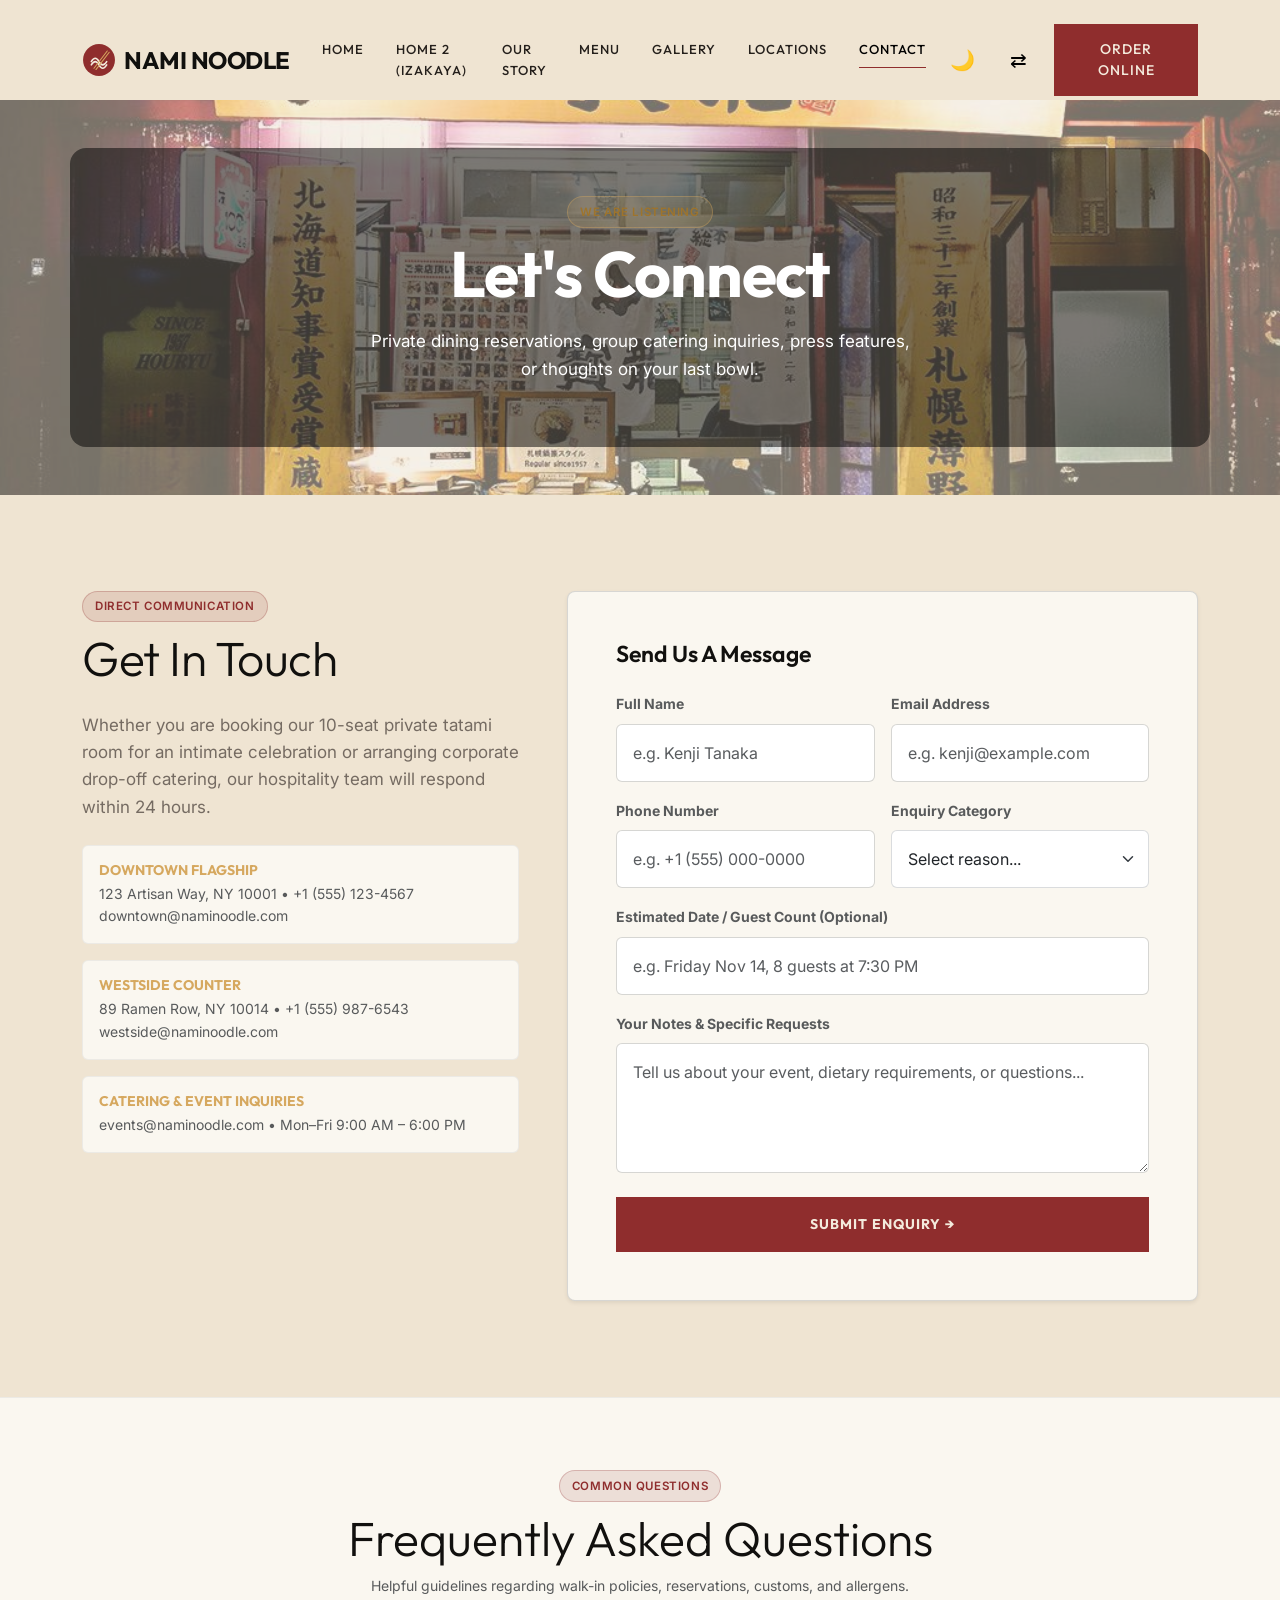
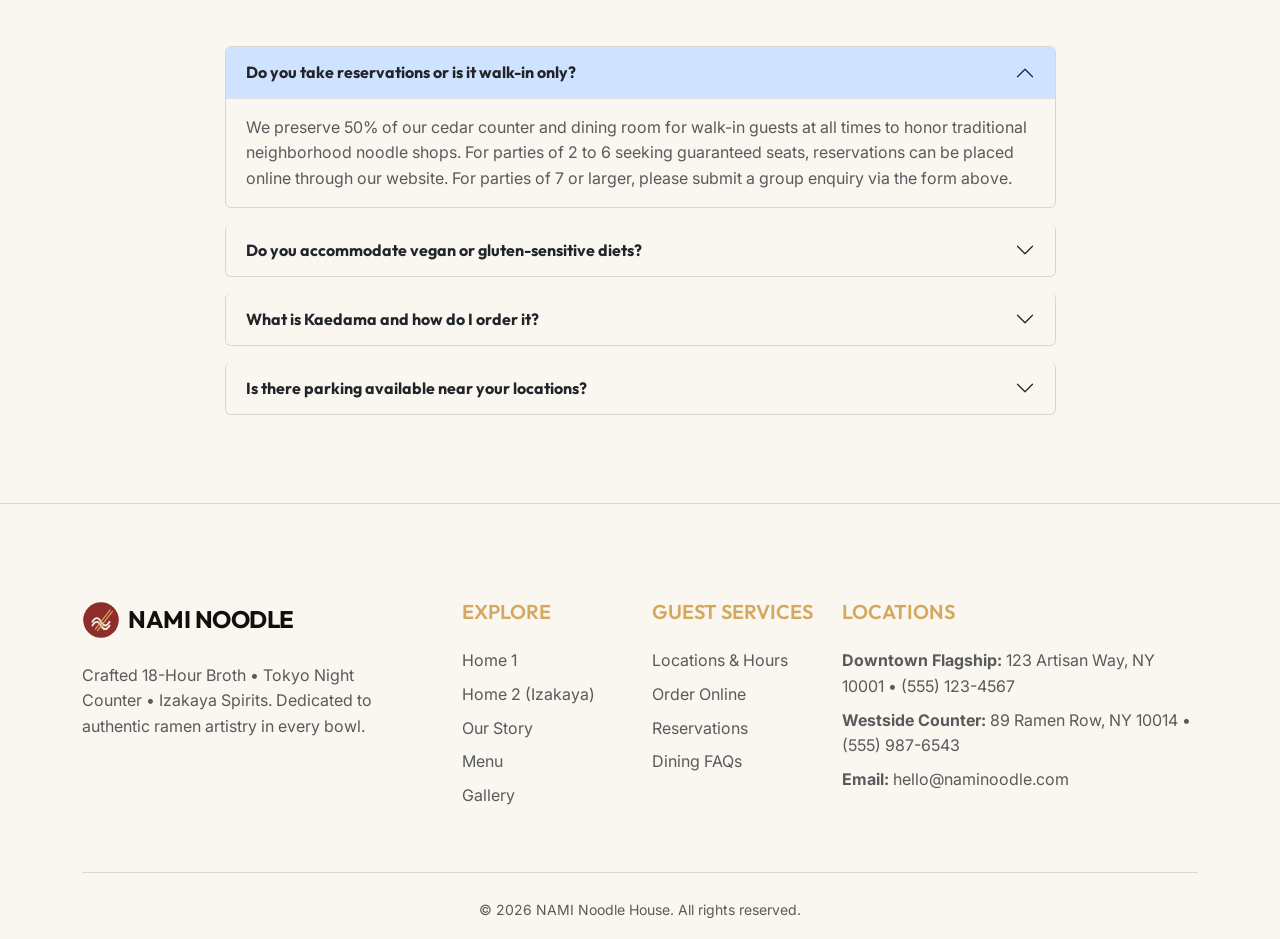
==== commit 78833e3c: "corrections" ====
--- a/contact.html
+++ b/contact.html
@@ -1,280 +1,262 @@
-<!DOCTYPE html>
-<html lang="en" data-theme="light" dir="ltr">
-
-<head>
-    <meta charset="UTF-8">
-    <meta name="viewport" content="width=device-width, initial-scale=1.0">
-    <title>NAMI Noodle | Contact</title>
-    <link rel="icon" type="image/svg+xml" href="assets/images/favicon.svg">
-    <link href="https://cdn.jsdelivr.net/npm/bootstrap@5.3.2/dist/css/bootstrap.min.css" rel="stylesheet"
-        >
-    <link rel="stylesheet" href="assets/css/style.css">
-    <link rel="stylesheet" href="assets/css/extensions.css">
-</head>
-
-<body>
-    <nav class="navbar navbar-expand-xl fixed-top navbar-premium bg-surface" id="mainNav">
-        <div class="container">
-            <a class="navbar-brand d-flex align-items-center gap-2" href="index.html">
-                <img src="assets/images/logo.svg" alt="NAMI Noodle" width="32" height="32">
-                <span>NAMI NOODLE</span>
-            </a>
-            <button class="navbar-toggler border-0 filter-invert" type="button" data-bs-toggle="collapse"
-                data-bs-target="#navC"><span class="navbar-toggler-icon"></span></button>
-            <div class="collapse navbar-collapse" id="navC">
-                <ul class="navbar-nav mx-auto mb-2 mb-lg-0">
-                    <li class="nav-item"><a class="nav-link" href="index.html">Home</a></li>
-                    <li class="nav-item"><a class="nav-link" href="home-2.html">Home 2</a></li>
-                    <li class="nav-item"><a class="nav-link" href="our-story.html">Our Story</a></li>
-                    <li class="nav-item"><a class="nav-link" href="menu.html">Menu</a></li>
-                    <li class="nav-item"><a class="nav-link" href="gallery.html">Gallery</a></li>
-                    <li class="nav-item"><a class="nav-link active" href="contact.html">Contact</a></li>
-                </ul>
-                                <div class="d-flex flex-column flex-xl-row align-items-start align-items-xl-center gap-3 mt-4 mt-xl-0">
+<!DOCTYPE html>
+<html lang="en" data-theme="light" dir="ltr">
+
+<head>
+    <meta charset="UTF-8">
+    <meta name="viewport" content="width=device-width, initial-scale=1.0">
+    <title>NAMI Noodle | Reservations, Enquiries & Contact</title>
+    <meta name="description" content="Get in touch with NAMI Noodle. Table reservations, private tatami dining, event catering, and guest dining FAQs.">
+    <link rel="icon" type="image/svg+xml" href="assets/images/favicon.svg">
+    <link href="https://cdn.jsdelivr.net/npm/bootstrap@5.3.2/dist/css/bootstrap.min.css" rel="stylesheet">
+    <link rel="preconnect" href="https://fonts.googleapis.com">
+    <link rel="preconnect" href="https://fonts.gstatic.com" crossorigin>
+    <link
+        href="https://fonts.googleapis.com/css2?family=Inter:wght@300;400;500;600&family=Outfit:wght@400;500;600;700;800&display=swap"
+        rel="stylesheet">
+    <link rel="stylesheet" href="assets/css/style.css">
+    <link rel="stylesheet" href="assets/css/extensions.css">
+</head>
+
+<body>
+    <!-- Navigation -->
+    <nav class="navbar navbar-expand-xl fixed-top navbar-premium bg-surface" id="mainNav">
+        <div class="container">
+            <a class="navbar-brand d-flex align-items-center gap-2" href="index.html">
+                <img src="assets/images/logo.svg" alt="NAMI Noodle" width="34" height="34">
+                <span>NAMI NOODLE</span>
+            </a>
+            <button class="navbar-toggler border-0 filter-invert" type="button" data-bs-toggle="collapse"
+                data-bs-target="#navC" aria-label="Toggle navigation"><span class="navbar-toggler-icon"></span></button>
+            <div class="collapse navbar-collapse" id="navC">
+                <ul class="navbar-nav mx-auto mb-2 mb-lg-0">
+                    <li class="nav-item"><a class="nav-link" href="index.html">Home</a></li>
+                    <li class="nav-item"><a class="nav-link" href="home-2.html">Home 2 (Izakaya)</a></li>
+                    <li class="nav-item"><a class="nav-link" href="our-story.html">Our Story</a></li>
+                    <li class="nav-item"><a class="nav-link" href="menu.html">Menu</a></li>
+                    <li class="nav-item"><a class="nav-link" href="gallery.html">Gallery</a></li>
+                    <li class="nav-item"><a class="nav-link" href="locations.html">Locations</a></li>
+                    <li class="nav-item"><a class="nav-link active" href="contact.html">Contact</a></li>
+                </ul>
+                <div class="d-flex flex-column flex-xl-row align-items-start align-items-xl-center gap-3 mt-4 mt-xl-0">
                     <div class="d-flex align-items-center gap-3">
-                        <button class="nav-icon-btn" id="theme-toggle" aria-label="Theme">🌙</button>
-                        <button class="nav-icon-btn" id="rtl-toggle" aria-label="RTL">⇄</button>
-                    </div><a href="order.html" class="btn btn-premium">Order Enquiry</a>
-                </div>
-            </div>
-        </div>
-    </nav>
-
-    <!-- SECTION 1: Hero -->
-    <header class="py-5 text-center position-relative overflow-hidden bg-dark-deep text-white">
-        <div class="position-absolute w-100 h-100 top-0 start-0" style="z-index: 0;">
-            <img src="assets/images/contact-hero.jpg" alt="Hero background"
-                class="w-100 h-100 object-fit-cover opacity-50">
-        </div>
-        <div class="container py-5 reveal-up active position-relative hero-content-bg" style="z-index: 1;">
-            <h1 class="display-3 fw-bold mb-3 text-white">Let's Talk Bowls</h1>
-            <p class="lead-text mx-auto text-white" style="max-width: 500px;">Get in touch for catering, feedback, or
-                general enquiries.</p>
-        </div>
-    </header>
-
-    <!-- SECTION 2: Form -->
-    <section class="py-5 my-5">
-        <div class="container py-4">
-            <div class="row align-items-center">
-                <div class="col-lg-5 mb-5 mb-lg-0 reveal-up text-center text-lg-start">
-                    <h2 class="mb-4">Order Enquiry</h2>
-                    <p class="lead-text mb-5">Fill out the form below to initiate a catering or group order.</p>
-                    <ul class="list-unstyled d-flex flex-column align-items-center align-items-lg-start gap-3">
-                        <li class="d-flex align-items-center gap-3"><span class="text-accent">—</span>
-                            hello@naminoodle.com</li>
-                        <li class="d-flex align-items-center gap-3"><span class="text-accent">—</span> +1 (555) 123-4567
-                        </li>
-                        <li class="d-flex align-items-center gap-3"><span class="text-accent">—</span> 123 Artisan Way
-                        </li>
-                        <li class="d-flex align-items-center gap-3 mt-3">
-                            <div class="d-flex justify-content-center justify-content-lg-start gap-3">
-                                <a href="#" class="text-secondary hover-lift social-icon-hover"><svg
-                                        xmlns="http://www.w3.org/2000/svg" width="20" height="20" fill="currentColor"
-                                        class="bi bi-instagram" viewBox="0 0 16 16">
-                                        <path
-                                            d="M8 0C5.829 0 5.556.01 4.703.048 3.85.088 3.269.222 2.76.42a3.917 3.917 0 0 0-1.417.923A3.927 3.927 0 0 0 .42 2.76C.222 3.268.087 3.85.048 4.7.01 5.555 0 5.827 0 8.001c0 2.172.01 2.444.048 3.297.04.852.174 1.433.372 1.942.205.526.478.972.923 1.417.444.445.89.719 1.416.923.51.198 1.09.333 1.942.372C5.555 15.99 5.827 16 8 16s2.444-.01 3.298-.048c.851-.04 1.434-.174 1.943-.372a3.916 3.916 0 0 0 1.416-.923c.445-.445.718-.891.923-1.417.197-.509.332-1.09.372-1.942C15.99 10.445 16 10.173 16 8s-.01-2.445-.048-3.299c-.04-.851-.175-1.433-.372-1.941a3.926 3.926 0 0 0-.923-1.417A3.911 3.911 0 0 0 13.24.42c-.51-.198-1.092-.333-1.943-.372C10.443.01 10.172 0 7.998 0h.003zm-.717 1.442h.718c2.136 0 2.389.007 3.232.046.78.035 1.204.166 1.486.275.373.145.64.319.92.599.28.28.453.546.598.92.11.281.24.705.275 1.485.039.843.047 1.096.047 3.231s-.008 2.389-.047 3.232c-.035.78-.166 1.203-.275 1.485a2.47 2.47 0 0 1-.599.919c-.28.28-.546.453-.92.598-.28.11-.704.24-1.485.276-.843.038-1.096.047-3.232.047s-2.39-.009-3.233-.047c-.78-.036-1.203-.166-1.485-.276a2.478 2.478 0 0 1-.92-.598 2.48 2.48 0 0 1-.6-.92c-.109-.281-.24-.705-.275-1.485-.038-.843-.046-1.096-.046-3.233 0-2.136.008-2.388.046-3.231.036-.78.166-1.204.276-1.486.145-.373.319-.64.599-.92.28-.28.546-.453.92-.598.282-.11.705-.24 1.485-.276.738-.034 1.024-.044 2.515-.045v.002zm4.988 1.328a.96.96 0 1 0 0 1.92.96.96 0 0 0 0-1.92zm-4.27 1.122a4.109 4.109 0 1 0 0 8.217 4.109 4.109 0 0 0 0-8.217zm0 1.441a2.667 2.667 0 1 1 0 5.334 2.667 2.667 0 0 1 0-5.334z" />
-                                    </svg></a>
-                                <a href="#" class="text-secondary hover-lift social-icon-hover"><svg
-                                        xmlns="http://www.w3.org/2000/svg" width="20" height="20" fill="currentColor"
-                                        class="bi bi-facebook" viewBox="0 0 16 16">
-                                        <path
-                                            d="M16 8.049c0-4.446-3.582-8.05-8-8.05C3.58 0-.002 3.603-.002 8.05c0 4.017 2.926 7.347 6.75 7.951v-5.625h-2.03V8.05H6.75V6.275c0-2.017 1.195-3.131 3.022-3.131.876 0 1.791.157 1.791.157v1.98h-1.009c-.993 0-1.303.621-1.303 1.258v1.51h2.218l-.354 2.326H9.25V16c3.824-.604 6.75-3.934 6.75-7.951z" />
-                                    </svg></a>
-                                <a href="#" class="text-secondary hover-lift social-icon-hover"><svg
-                                        xmlns="http://www.w3.org/2000/svg" width="20" height="20" fill="currentColor"
-                                        class="bi bi-twitter-x" viewBox="0 0 16 16">
-                                        <path
-                                            d="M12.6.75h2.454l-5.36 6.142L16 15.25h-4.937l-3.867-5.07-4.425 5.07H.316l5.733-6.57L0 .75h5.063l3.495 4.633L12.601.75Zm-.86 13.028h1.36L4.323 2.145H2.865l8.875 11.633Z" />
-                                    </svg></a>
-                            </div>
-                        </li>
-                    </ul>
-                </div>
-                <div class="col-lg-7 reveal-up">
-                    <div class="bg-surface p-5 rounded-1 shadow-sm">
-                        <form id="contactForm">
-                            <div class="row g-3">
-                                <div class="col-md-6">
-                                    <input type="text" class="form-control border-secondary bg-transparent p-3"
-                                        placeholder="Full Name">
-                                </div>
-                                <div class="col-md-6">
-                                    <input type="email" class="form-control border-secondary bg-transparent p-3"
-                                        placeholder="Email Address">
-                                </div>
-                                <div class="col-12">
-                                    <select class="form-select border-secondary bg-transparent p-3">
-                                        <option selected disabled>Order Type</option>
-                                        <option>Group Dine-In</option>
-                                        <option>Takeaway</option>
-                                        <option>Catering</option>
-                                    </select>
-                                </div>
-                                <div class="col-12">
-                                    <textarea class="form-control border-secondary bg-transparent p-3" rows="4"
-                                        placeholder="Additional Notes"></textarea>
-                                </div>
-                                <div class="col-12 mt-4">
-                                    <button type="button" class="btn btn-premium btn-contact-submit w-100 py-3">Submit
-                                        Enquiry</button>
-                                </div>
-                            </div>
-                        </form>
-                    </div>
-                </div>
-            </div>
-        </div>
-    </section>
-
-    <!-- SECTION 2.5: Map & FAQ -->
-    <section class="py-5 my-5 border-top border-secondary border-opacity-10 bg-surface">
-        <div class="container py-4">
-            <div class="row">
-                <div class="col-12 mb-5">
-                    <div class="bg-surface p-5 rounded-1 shadow-sm">
-                        <h3 class="mb-4 text-center">Find Us</h3>
-                        <div class="rounded overflow-hidden shadow-sm" style="height: 400px;">
-                            <iframe
-                                src="https://www.google.com/maps/embed?pb=!1m18!1m12!1m3!1d3151.83543450937!2d144.95373531531615!3d-37.817323442021234!2m3!1f0!2f0!3f0!3m2!1i1024!2i768!4f13.1!3m3!1m2!1s0x6ad65d4c2b349649%3A0xb6899234e561db11!2sEnvato!5e0!3m2!1sen!2sus!4v1611815187768!5m2!1sen!2sus"
-                                width="100%" height="100%" style="border:0;" allowfullscreen="" loading="lazy"></iframe>
-                        </div>
-                    </div>
-                </div>
-
-            </div>
-        </div>
-    </section>
-    <section class="py-5" >
-        <div class="container py-4">
-            <div class="row">
-                <div class="col-12">
-                    <h3 class="mb-4 text-center">Frequently Asked Questions</h3>
-                    <div class="p-5 rounded-1 shadow-sm">
-                        <div class="accordion" id="faqAccordion">
-                            <div class="accordion-item bg-transparent border-secondary border-opacity-25 mb-3 rounded">
-                                <h2 class="accordion-header" id="headingOne">
-                                    <button class="accordion-button collapsed bg-transparent text-body fw-bold"
-                                        type="button" data-bs-toggle="collapse" data-bs-target="#collapseOne"
-                                        aria-expanded="false" aria-controls="collapseOne">
-                                        Do you take reservations?
-                                    </button>
-                                </h2>
-                                <div id="collapseOne" class="accordion-collapse collapse" aria-labelledby="headingOne"
-                                    data-bs-parent="#faqAccordion">
-                                    <div class="accordion-body text-muted">
-                                        We operate on a walk-in basis for parties of up to 6. For larger groups and
-                                        catering
-                                        enquiries, please use the contact form above.
-                                    </div>
-                                </div>
-                            </div>
-                            <div class="accordion-item bg-transparent border-secondary border-opacity-25 mb-3 rounded">
-                                <h2 class="accordion-header" id="headingTwo">
-                                    <button class="accordion-button collapsed bg-transparent text-body fw-bold"
-                                        type="button" data-bs-toggle="collapse" data-bs-target="#collapseTwo"
-                                        aria-expanded="false" aria-controls="collapseTwo">
-                                        Do you offer vegetarian/vegan options?
-                                    </button>
-                                </h2>
-                                <div id="collapseTwo" class="accordion-collapse collapse" aria-labelledby="headingTwo"
-                                    data-bs-parent="#faqAccordion">
-                                    <div class="accordion-body text-muted">
-                                        Yes! We offer a rich mushroom and kelp-based broth that is 100% plant-based,
-                                        along with
-                                        various vegetable toppings.
-                                    </div>
-                                </div>
-                            </div>
-                            <div class="accordion-item bg-transparent border-secondary border-opacity-25 mb-3 rounded">
-                                <h2 class="accordion-header" id="headingThree">
-                                    <button class="accordion-button collapsed bg-transparent text-body fw-bold"
-                                        type="button" data-bs-toggle="collapse" data-bs-target="#collapseThree"
-                                        aria-expanded="false" aria-controls="collapseThree">
-                                        Is there parking available?
-                                    </button>
-                                </h2>
-                                <div id="collapseThree" class="accordion-collapse collapse"
-                                    aria-labelledby="headingThree" data-bs-parent="#faqAccordion">
-                                    <div class="accordion-body text-muted">
-                                        There is street parking available nearby, as well as a paid public parking
-                                        garage just
-                                        one block away.
-                                    </div>
-                                </div>
-                            </div>
-                        </div>
-                    </div>
-                </div>
-            </div>
-    </section>
-    <!-- SECTION 3: Footer -->
-    <footer class="bg-surface pt-5 pb-3 border-top border-secondary border-opacity-25">
-        <div class="container pt-5">
-            <div class="row mb-5 g-4 text-center text-md-start">
-                <div class="col-12 col-md-6 col-lg-4 mb-4 mb-lg-0">
-                    <a class="navbar-brand d-inline-flex align-items-center gap-2 mb-4 text-decoration-none" href="index.html">
-                        <img src="assets/images/logo.svg" alt="NAMI Noodle Logo" width="40" height="40">
-                        <span class="fs-4">NAMI NOODLE</span>
-                    </a>
-                    <p class="text-muted pe-lg-4">Crafted Broth × Handmade Noodles × Warm Moments. Experience the art
-                        of premium ramen.</p>
-                    <div class="d-flex gap-3 justify-content-center justify-content-md-start mt-4">
-                        <a href="#" class="text-muted hover-lift social-icon-hover footer-link"><svg
-                                xmlns="http://www.w3.org/2000/svg" width="20" height="20" fill="currentColor"
-                                class="bi bi-instagram" viewBox="0 0 16 16">
-                                <path
-                                    d="M8 0C5.829 0 5.556.01 4.703.048 3.85.088 3.269.222 2.76.42a3.917 3.917 0 0 0-1.417.923A3.927 3.927 0 0 0 .42 2.76C.222 3.268.087 3.85.048 4.7.01 5.555 0 5.827 0 8.001c0 2.172.01 2.444.048 3.297.04.852.174 1.433.372 1.942.205.526.478.972.923 1.417.444.445.89.719 1.416.923.51.198 1.09.333 1.942.372C5.555 15.99 5.827 16 8 16s2.444-.01 3.298-.048c.851-.04 1.434-.174 1.943-.372a3.916 3.916 0 0 0 1.416-.923c.445-.445.718-.891.923-1.417.197-.509.332-1.09.372-1.942C15.99 10.445 16 10.173 16 8s-.01-2.445-.048-3.299c-.04-.851-.175-1.433-.372-1.941a3.926 3.926 0 0 0-.923-1.417A3.911 3.911 0 0 0 13.24.42c-.51-.198-1.092-.333-1.943-.372C10.443.01 10.172 0 7.998 0h.003zm-.717 1.442h.718c2.136 0 2.389.007 3.232.046.78.035 1.204.166 1.486.275.373.145.64.319.92.599.28.28.453.546.598.92.11.281.24.705.275 1.485.039.843.047 1.096.047 3.231s-.008 2.389-.047 3.232c-.035.78-.166 1.203-.275 1.485a2.47 2.47 0 0 1-.599.919c-.28.28-.546.453-.92.598-.28.11-.704.24-1.485.276-.843.038-1.096.047-3.232.047s-2.39-.009-3.233-.047c-.78-.036-1.203-.166-1.485-.276a2.478 2.478 0 0 1-.92-.598 2.48 2.48 0 0 1-.6-.92c-.109-.281-.24-.705-.275-1.485-.038-.843-.046-1.096-.046-3.233 0-2.136.008-2.388.046-3.231.036-.78.166-1.204.276-1.486.145-.373.319-.64.599-.92.28-.28.546-.453.92-.598.282-.11.705-.24 1.485-.276.738-.034 1.024-.044 2.515-.045v.002zm4.988 1.328a.96.96 0 1 0 0 1.92.96.96 0 0 0 0-1.92zm-4.27 1.122a4.109 4.109 0 1 0 0 8.217 4.109 4.109 0 0 0 0-8.217zm0 1.441a2.667 2.667 0 1 1 0 5.334 2.667 2.667 0 0 1 0-5.334z" />
-                            </svg></a>
-                        <a href="#" class="text-muted hover-lift social-icon-hover footer-link"><svg
-                                xmlns="http://www.w3.org/2000/svg" width="20" height="20" fill="currentColor"
-                                class="bi bi-facebook" viewBox="0 0 16 16">
-                                <path
-                                    d="M16 8.049c0-4.446-3.582-8.05-8-8.05C3.58 0-.002 3.603-.002 8.05c0 4.017 2.926 7.347 6.75 7.951v-5.625h-2.03V8.05H6.75V6.275c0-2.017 1.195-3.131 3.022-3.131.876 0 1.791.157 1.791.157v1.98h-1.009c-.993 0-1.303.621-1.303 1.258v1.51h2.218l-.354 2.326H9.25V16c3.824-.604 6.75-3.934 6.75-7.951z" />
-                            </svg></a>
-                        <a href="#" class="text-muted hover-lift social-icon-hover footer-link"><svg
-                                xmlns="http://www.w3.org/2000/svg" width="20" height="20" fill="currentColor"
-                                class="bi bi-twitter-x" viewBox="0 0 16 16">
-                                <path
-                                    d="M12.6.75h2.454l-5.36 6.142L16 15.25h-4.937l-3.867-5.07-4.425 5.07H.316l5.733-6.57L0 .75h5.063l3.495 4.633L12.601.75Zm-.86 13.028h1.36L4.323 2.145H2.865l8.875 11.633Z" />
-                            </svg></a>
-                    </div>
-                </div>
-                <div class="col-12 col-md-6 col-lg-2 mb-4 mb-md-0">
-                    <h5 class="text-accent mb-4 text-uppercase">Explore</h5>
-                    <ul class="list-unstyled d-flex flex-column gap-2">
-                        <li><a href="index.html" class="text-muted text-decoration-none footer-link">Home</a></li>
-                        <li><a href="our-story.html" class="text-muted text-decoration-none footer-link">Our Story</a></li>
-                        <li><a href="menu.html" class="text-muted text-decoration-none footer-link">Menu</a></li>
-                        <li><a href="gallery.html" class="text-muted text-decoration-none footer-link">Gallery</a></li>
-                    </ul>
-                </div>
-                <div class="col-12 col-md-6 col-lg-2 mb-4 mb-md-0">
-                    <h5 class="text-accent mb-4 text-uppercase">Info</h5>
-                    <ul class="list-unstyled d-flex flex-column gap-2">
-                        <li><a href="contact.html" class="text-muted text-decoration-none footer-link">Contact</a></li>
-                    </ul>
-                </div>
-                <div class="col-12 col-md-6 col-lg-4">
-                    <h5 class="text-accent mb-4 text-uppercase">Visit</h5>
-                    <ul class="list-unstyled text-muted d-flex flex-column gap-2">
-                        <li>123 Artisan Way</li>
-                        <li>hello@naminoodle.com</li>
-                    </ul>
-                </div>
-            </div>
-            <div class="border-top border-secondary border-opacity-25 pt-4 mt-5 text-center">
-                <small class="text-muted">&copy; 2026 NAMI Noodle. All rights reserved.</small>
-            </div>
-        </div>
-    </footer>
-
-    <button id="scrollTopBtn" aria-label="Scroll to top">↑</button>
-    <script src="https://cdn.jsdelivr.net/npm/bootstrap@5.3.2/dist/js/bootstrap.bundle.min.js"></script>
-    <script src="assets/js/main.js"></script>
-</body>
-
-</html>
-
-
-
+                        <button class="nav-icon-btn" id="theme-toggle" aria-label="Toggle Dark/Light Mode">🌙</button>
+                        <button class="nav-icon-btn" id="rtl-toggle" aria-label="Toggle RTL Mode">⇄</button>
+                    </div>
+                    <a href="order.html" class="btn btn-premium">Order Online</a>
+                </div>
+            </div>
+        </div>
+    </nav>
+
+    <!-- Header -->
+    <header class="py-5 text-center position-relative overflow-hidden bg-dark-deep text-white" style="margin-top: 10px;">
+        <div class="position-absolute w-100 h-100 top-0 start-0" style="z-index: 0;">
+            <img src="assets/images/contact-hero.jpg" alt="Contact Hero Background"
+                class="w-100 h-100 object-fit-cover opacity-50">
+        </div>
+        <div class="container py-5 reveal-up active position-relative hero-content-bg" style="z-index: 1;">
+            <span class="badge-tag badge-tag-accent mb-2">WE ARE LISTENING</span>
+            <h1 class="display-3 fw-bold mb-3 text-white">Let's Connect</h1>
+            <p class="lead-text mx-auto text-white" style="max-width: 550px;">Private dining reservations, group catering inquiries, press features, or thoughts on your last bowl.</p>
+        </div>
+    </header>
+
+    <!-- Contact Form & Details Section -->
+    <section class="py-5 my-4">
+        <div class="container py-4">
+            <div class="row align-items-start g-5">
+                <div class="col-lg-5">
+                    <span class="badge-tag badge-tag-primary mb-2">DIRECT COMMUNICATION</span>
+                    <h2 class="display-5 mb-4">Get In Touch</h2>
+                    <p class="lead-text mb-4">Whether you are booking our 10-seat private tatami room for an intimate celebration or arranging corporate drop-off catering, our hospitality team will respond within 24 hours.</p>
+
+                    <div class="d-flex flex-column gap-3 mb-4">
+                        <div class="p-3 bg-surface rounded-2 border border-secondary border-opacity-10">
+                            <h6 class="text-accent text-uppercase small fw-bold mb-1">Downtown Flagship</h6>
+                            <p class="small text-muted mb-0">123 Artisan Way, NY 10001 &bull; +1 (555) 123-4567<br>downtown@naminoodle.com</p>
+                        </div>
+                        <div class="p-3 bg-surface rounded-2 border border-secondary border-opacity-10">
+                            <h6 class="text-accent text-uppercase small fw-bold mb-1">Westside Counter</h6>
+                            <p class="small text-muted mb-0">89 Ramen Row, NY 10014 &bull; +1 (555) 987-6543<br>westside@naminoodle.com</p>
+                        </div>
+                        <div class="p-3 bg-surface rounded-2 border border-secondary border-opacity-10">
+                            <h6 class="text-accent text-uppercase small fw-bold mb-1">Catering & Event Inquiries</h6>
+                            <p class="small text-muted mb-0">events@naminoodle.com &bull; Mon–Fri 9:00 AM – 6:00 PM</p>
+                        </div>
+                    </div>
+                </div>
+
+                <div class="col-lg-7">
+                    <div class="bg-surface p-4 p-md-5 rounded-3 shadow-sm border border-secondary border-opacity-25">
+                        <h4 class="mb-4">Send Us A Message</h4>
+                        <form id="contactForm">
+                            <div class="row g-3">
+                                <div class="col-md-6">
+                                    <label class="form-label small fw-bold text-muted">Full Name</label>
+                                    <input type="text" class="form-control border-secondary border-opacity-25 p-3 rounded-2" placeholder="e.g. Kenji Tanaka" required>
+                                </div>
+                                <div class="col-md-6">
+                                    <label class="form-label small fw-bold text-muted">Email Address</label>
+                                    <input type="email" class="form-control border-secondary border-opacity-25 p-3 rounded-2" placeholder="e.g. kenji@example.com" required>
+                                </div>
+                                <div class="col-md-6">
+                                    <label class="form-label small fw-bold text-muted">Phone Number</label>
+                                    <input type="tel" class="form-control border-secondary border-opacity-25 p-3 rounded-2" placeholder="e.g. +1 (555) 000-0000">
+                                </div>
+                                <div class="col-md-6">
+                                    <label class="form-label small fw-bold text-muted">Enquiry Category</label>
+                                    <select class="form-select border-secondary border-opacity-25 p-3 rounded-2" required>
+                                        <option value="" disabled selected>Select reason...</option>
+                                        <option value="tatami">Private Tatami Room Booking (Up to 10)</option>
+                                        <option value="counter">Full Counter Buyout Event</option>
+                                        <option value="catering">Corporate & Party Catering Drop-off</option>
+                                        <option value="feedback">Dining Feedback / Kitchen Praise</option>
+                                        <option value="press">Press & Media Enquiries</option>
+                                    </select>
+                                </div>
+                                <div class="col-12">
+                                    <label class="form-label small fw-bold text-muted">Estimated Date / Guest Count (Optional)</label>
+                                    <input type="text" class="form-control border-secondary border-opacity-25 p-3 rounded-2" placeholder="e.g. Friday Nov 14, 8 guests at 7:30 PM">
+                                </div>
+                                <div class="col-12">
+                                    <label class="form-label small fw-bold text-muted">Your Notes & Specific Requests</label>
+                                    <textarea class="form-control border-secondary border-opacity-25 p-3 rounded-2" rows="4" placeholder="Tell us about your event, dietary requirements, or questions..." required></textarea>
+                                </div>
+                                <div class="col-12 mt-4">
+                                    <button type="submit" class="btn btn-premium w-100 py-3 fw-bold">Submit Enquiry &rarr;</button>
+                                </div>
+                            </div>
+                        </form>
+                        <div id="contactSuccessMsg" class="mt-3 p-3 bg-cream text-success fw-bold rounded-2 text-center d-none">
+                            ✓ Arigato! Your message has reached our manager. We will get back to you within 24 hours.
+                        </div>
+                    </div>
+                </div>
+            </div>
+        </div>
+    </section>
+
+    <!-- FAQ Accordion Section -->
+    <section class="py-5 bg-surface border-top border-secondary border-opacity-10" id="faqAccordion">
+        <div class="container py-4">
+            <div class="text-center mb-5">
+                <span class="badge-tag badge-tag-primary mb-2">COMMON QUESTIONS</span>
+                <h3 class="display-5">Frequently Asked Questions</h3>
+                <p class="text-muted small mx-auto" style="max-width: 550px;">Helpful guidelines regarding walk-in policies, reservations, customs, and allergens.</p>
+            </div>
+
+            <div class="row justify-content-center">
+                <div class="col-lg-9">
+                    <div class="accordion" id="faqList">
+                        <!-- Q1 -->
+                        <div class="accordion-item bg-transparent border-secondary border-opacity-25 mb-3 rounded-2 overflow-hidden">
+                            <h2 class="accordion-header" id="h1">
+                                <button class="accordion-button bg-surface text-body fw-bold" type="button" data-bs-toggle="collapse" data-bs-target="#c1">
+                                    Do you take reservations or is it walk-in only?
+                                </button>
+                            </h2>
+                            <div id="c1" class="accordion-collapse collapse show" data-bs-parent="#faqList">
+                                <div class="accordion-body text-muted">
+                                    We preserve 50% of our cedar counter and dining room for walk-in guests at all times to honor traditional neighborhood noodle shops. For parties of 2 to 6 seeking guaranteed seats, reservations can be placed online through our website. For parties of 7 or larger, please submit a group enquiry via the form above.
+                                </div>
+                            </div>
+                        </div>
+
+                        <!-- Q2 -->
+                        <div class="accordion-item bg-transparent border-secondary border-opacity-25 mb-3 rounded-2 overflow-hidden">
+                            <h2 class="accordion-header" id="h2">
+                                <button class="accordion-button collapsed bg-surface text-body fw-bold" type="button" data-bs-toggle="collapse" data-bs-target="#c2">
+                                    Do you accommodate vegan or gluten-sensitive diets?
+                                </button>
+                            </h2>
+                            <div id="c2" class="accordion-collapse collapse" data-bs-parent="#faqList">
+                                <div class="accordion-body text-muted">
+                                    Yes! We feature the Kyoto Truffle Kinoko and Spicy Sesame TanTan, both cooked with 100% plant-based kombu and roasted shiitake dashi in dedicated cookware. While our traditional wheat noodles contain gluten, we offer delicate Japanese rice vermicelli noodle substitutes upon request.
+                                </div>
+                            </div>
+                        </div>
+
+                        <!-- Q3 -->
+                        <div class="accordion-item bg-transparent border-secondary border-opacity-25 mb-3 rounded-2 overflow-hidden">
+                            <h2 class="accordion-header" id="h3">
+                                <button class="accordion-button collapsed bg-surface text-body fw-bold" type="button" data-bs-toggle="collapse" data-bs-target="#c3">
+                                    What is Kaedama and how do I order it?
+                                </button>
+                            </h2>
+                            <div id="c3" class="accordion-collapse collapse" data-bs-parent="#faqList">
+                                <div class="accordion-body text-muted">
+                                    Kaedama is a cherished Fukuoka tradition: ordering an extra serving of hot, freshly boiled noodles to drop straight into your remaining broth. Be sure to leave at least half of your broth in your bowl, and simply ask your server for a "Kaedama" whenever you are ready!
+                                </div>
+                            </div>
+                        </div>
+
+                        <!-- Q4 -->
+                        <div class="accordion-item bg-transparent border-secondary border-opacity-25 mb-3 rounded-2 overflow-hidden">
+                            <h2 class="accordion-header" id="h4">
+                                <button class="accordion-button collapsed bg-surface text-body fw-bold" type="button" data-bs-toggle="collapse" data-bs-target="#c4">
+                                    Is there parking available near your locations?
+                                </button>
+                            </h2>
+                            <div id="c4" class="accordion-collapse collapse" data-bs-parent="#faqList">
+                                <div class="accordion-body text-muted">
+                                    Both of our locations offer metered street parking and are positioned within a 2-minute walk of commercial parking garages (CityParking on 14th St for Downtown, and Icon Parking on 6th Ave for Westside).
+                                </div>
+                            </div>
+                        </div>
+                    </div>
+                </div>
+            </div>
+        </div>
+    </section>
+
+    <!-- Footer -->
+    <footer class="bg-surface pt-5 pb-3 border-top border-secondary border-opacity-25">
+        <div class="container pt-5">
+            <div class="row mb-5 g-4 text-center text-md-start">
+                <div class="col-12 col-md-6 col-lg-4 mb-4 mb-lg-0">
+                    <a class="navbar-brand d-inline-flex align-items-center gap-2 mb-4 text-decoration-none" href="index.html">
+                        <img src="assets/images/logo.svg" alt="NAMI Noodle Logo" width="38" height="38">
+                        <span class="fs-4">NAMI NOODLE</span>
+                    </a>
+                    <p class="text-muted pe-lg-4">Crafted 18-Hour Broth &bull; Tokyo Night Counter &bull; Izakaya Spirits. Dedicated to authentic ramen artistry in every bowl.</p>
+                </div>
+                <div class="col-12 col-md-6 col-lg-2 mb-4 mb-md-0">
+                    <h5 class="text-accent mb-4 text-uppercase">Explore</h5>
+                    <ul class="list-unstyled d-flex flex-column gap-2">
+                        <li><a href="index.html" class="text-muted text-decoration-none footer-link">Home 1</a></li>
+                        <li><a href="home-2.html" class="text-muted text-decoration-none footer-link">Home 2 (Izakaya)</a></li>
+                        <li><a href="our-story.html" class="text-muted text-decoration-none footer-link">Our Story</a></li>
+                        <li><a href="menu.html" class="text-muted text-decoration-none footer-link">Menu</a></li>
+                        <li><a href="gallery.html" class="text-muted text-decoration-none footer-link">Gallery</a></li>
+                    </ul>
+                </div>
+                <div class="col-12 col-md-6 col-lg-2 mb-4 mb-md-0">
+                    <h5 class="text-accent mb-4 text-uppercase">Guest Services</h5>
+                    <ul class="list-unstyled d-flex flex-column gap-2">
+                        <li><a href="locations.html" class="text-muted text-decoration-none footer-link">Locations & Hours</a></li>
+                        <li><a href="order.html" class="text-muted text-decoration-none footer-link">Order Online</a></li>
+                        <li><a href="contact.html" class="text-muted text-decoration-none footer-link">Reservations</a></li>
+                        <li><a href="contact.html#faqAccordion" class="text-muted text-decoration-none footer-link">Dining FAQs</a></li>
+                    </ul>
+                </div>
+                <div class="col-12 col-md-6 col-lg-4">
+                    <h5 class="text-accent mb-4 text-uppercase">Locations</h5>
+                    <ul class="list-unstyled text-muted d-flex flex-column gap-2">
+                        <li><strong>Downtown Flagship:</strong> 123 Artisan Way, NY 10001 &bull; (555) 123-4567</li>
+                        <li><strong>Westside Counter:</strong> 89 Ramen Row, NY 10014 &bull; (555) 987-6543</li>
+                        <li><strong>Email:</strong> hello@naminoodle.com</li>
+                    </ul>
+                </div>
+            </div>
+            <div class="border-top border-secondary border-opacity-25 pt-4 mt-5 text-center">
+                <small class="text-muted">&copy; 2026 NAMI Noodle House. All rights reserved.</small>
+            </div>
+        </div>
+    </footer>
+
+    <button id="scrollTopBtn" aria-label="Scroll to top">↑</button>
+    <script src="https://cdn.jsdelivr.net/npm/bootstrap@5.3.2/dist/js/bootstrap.bundle.min.js"></script>
+    <script src="assets/js/main.js"></script>
+</body>
+
+</html>
--- a/assets/css/style.css
+++ b/assets/css/style.css
@@ -447,7 +447,9 @@
 
 html[data-theme='dark'] .navbar-brand,
 html[data-theme='dark'] .nav-link,
-html[data-theme='dark'] .nav-icon-btn,
+html[data-theme='dark'] .nav-icon-btn {
+    color: #ffffff !important;
+}
 
 html[data-theme='dark'] .navbar-premium.scrolled,
 html[data-theme='dark'] .navbar-premium {
--- a/assets/css/extensions.css
+++ b/assets/css/extensions.css
@@ -35,6 +35,10 @@
     transform: translateY(-5px);
 }
 
+html[data-theme="dark"] #scrollTopBtn {
+    color: #ffffff !important;
+}
+
 /* RTL Support via Logical Properties */
 html[dir="rtl"] {
     text-align: right;
@@ -50,16 +54,22 @@
     --surface: #1B1714;
     --text: #F5EEE2;
     --muted: #B8ACA0;
-    --dark-deep: #F5EEE2; /* Invert headings */
     --border: rgba(245, 238, 226, 0.12);
 }
 
+html[dir="rtl"] .form-select {
+    background-position: left 0.75rem center;
+    padding-left: 2.25rem;
+    padding-right: 0.75rem;
+}
+
 html[data-theme="dark"] .navbar-premium.scrolled {
     background: var(--surface);
     border-bottom: 1px solid var(--border);
 }
 
-html[data-theme="dark"] .text-white-50 {
+html[data-theme="dark"] .text-white-50,
+html[data-theme="dark"] .text-muted {
     color: var(--muted) !important;
 }
 
@@ -96,3 +106,360 @@
 .text-white .nav-icon-btn {
     color: white;
 }
+
+/* =========================================
+   USER JOURNEY & LUXURY UI EXTENSIONS
+   ========================================= */
+
+/* Hero Quick Badges */
+.hero-badges-wrapper {
+    display: inline-flex;
+    flex-wrap: wrap;
+    align-items: center;
+    justify-content: center;
+    gap: 0.75rem;
+    padding: 0.5rem 1rem;
+    background: rgba(255, 255, 255, 0.08);
+    backdrop-filter: blur(10px);
+    -webkit-backdrop-filter: blur(10px);
+    border: 1px solid rgba(255, 255, 255, 0.15);
+    border-radius: 50px;
+}
+
+.hero-badge-pill {
+    font-size: 0.78rem;
+    letter-spacing: 0.05em;
+    font-weight: 500;
+    color: var(--dark-text);
+}
+
+/* Quick Reservation Bar */
+.reservation-bar-wrapper {
+    margin-top: -45px;
+    position: relative;
+    z-index: 30;
+}
+
+.reservation-bar {
+    background: var(--surface);
+    border: 1px solid var(--border);
+    box-shadow: 0 20px 45px rgba(0, 0, 0, 0.08);
+    border-radius: 16px;
+    padding: 1.5rem 2rem;
+    transition: var(--transition-fast);
+}
+
+html[data-theme="dark"] .reservation-bar {
+    box-shadow: 0 20px 45px rgba(0, 0, 0, 0.5);
+    border-color: rgba(255, 255, 255, 0.08);
+}
+
+.reservation-bar .form-label {
+    font-size: 0.72rem;
+    text-transform: uppercase;
+    letter-spacing: 0.08em;
+    font-weight: 700;
+    color: var(--muted);
+    margin-bottom: 0.35rem;
+}
+
+.reservation-bar .form-control,
+.reservation-bar .form-select {
+    font-size: 0.92rem;
+    font-weight: 500;
+    border-color: var(--border);
+    background-color: transparent;
+    color: var(--text);
+    padding: 0.65rem 0.85rem;
+    border-radius: 8px;
+}
+
+/* Metric Stats Counter Cards */
+.stat-item {
+    border-right: 1px solid var(--border);
+    padding: 1rem 1.5rem;
+}
+@media (max-width: 768px) {
+    .stat-item {
+        border-right: none;
+        border-bottom: 1px solid var(--border);
+    }
+}
+.stat-number {
+    font-family: var(--font-heading);
+    font-size: 2.5rem;
+    font-weight: 700;
+    color: var(--primary);
+    line-height: 1;
+}
+
+/* Badges */
+.badge-tag {
+    font-size: 0.72rem;
+    font-weight: 600;
+    text-transform: uppercase;
+    letter-spacing: 0.05em;
+    padding: 0.35rem 0.75rem;
+    border-radius: 30px;
+    display: inline-flex;
+    align-items: center;
+    gap: 0.35rem;
+}
+
+.badge-tag-primary {
+    background: rgba(143, 45, 45, 0.12);
+    color: var(--primary);
+    border: 1px solid rgba(143, 45, 45, 0.25);
+}
+
+.badge-tag-accent {
+    background: rgba(214, 168, 95, 0.15);
+    color: #9E742C;
+    border: 1px solid rgba(214, 168, 95, 0.35);
+}
+
+html[data-theme="dark"] .badge-tag-accent {
+    color: var(--accent);
+}
+
+.badge-tag-subtle {
+    background: rgba(0, 0, 0, 0.05);
+    color: var(--muted);
+    border: 1px solid var(--border);
+}
+
+html[data-theme="dark"] .badge-tag-subtle {
+    background: rgba(255, 255, 255, 0.05);
+}
+
+/* Pulsing Online Status Dot */
+.status-indicator {
+    display: inline-flex;
+    align-items: center;
+    gap: 0.45rem;
+    font-size: 0.8rem;
+    font-weight: 600;
+    color: #2e7d32;
+}
+
+.status-dot {
+    width: 8px;
+    height: 8px;
+    background-color: #2e7d32;
+    border-radius: 50%;
+    position: relative;
+    display: inline-block;
+}
+
+.status-dot::after {
+    content: '';
+    position: absolute;
+    inset: -3px;
+    border-radius: 50%;
+    background-color: #2e7d32;
+    opacity: 0.4;
+    animation: statusPulse 2s infinite ease-out;
+}
+
+@keyframes statusPulse {
+    0% { transform: scale(1); opacity: 0.6; }
+    100% { transform: scale(2.2); opacity: 0; }
+}
+
+/* User Dining Journey 4 Steps */
+.journey-step-card {
+    background: var(--surface);
+    border: 1px solid var(--border);
+    border-radius: 14px;
+    padding: 2.2rem 1.8rem;
+    position: relative;
+    height: 100%;
+    transition: var(--transition-fast);
+}
+
+.journey-step-card:hover {
+    transform: translateY(-8px);
+    box-shadow: 0 16px 32px rgba(0,0,0,0.07);
+    border-color: var(--primary);
+}
+
+.step-number-pill {
+    width: 44px;
+    height: 44px;
+    border-radius: 50%;
+    background: rgba(143, 45, 45, 0.1);
+    color: var(--primary);
+    font-family: var(--font-heading);
+    font-size: 1.15rem;
+    font-weight: 700;
+    display: flex;
+    align-items: center;
+    justify-content: center;
+    margin-bottom: 1.25rem;
+}
+
+.journey-step-card:hover .step-number-pill {
+    background: var(--primary);
+    color: #fff;
+}
+
+/* Press & Critic Quotes */
+.press-card {
+    background: var(--surface);
+    border: 1px solid var(--border);
+    border-radius: 12px;
+    padding: 2rem;
+    height: 100%;
+    position: relative;
+    display: flex;
+    flex-direction: column;
+    justify-content: space-between;
+}
+
+.press-quote {
+    font-size: 1.05rem;
+    line-height: 1.6;
+    font-style: italic;
+    color: var(--text);
+    margin-bottom: 1.5rem;
+}
+
+.press-source {
+    font-size: 0.85rem;
+    font-weight: 700;
+    letter-spacing: 0.05em;
+    text-transform: uppercase;
+    color: var(--primary);
+}
+
+/* Flavor / Umami Gauge */
+.flavor-meter-wrapper {
+    display: flex;
+    align-items: center;
+    gap: 0.5rem;
+    margin: 0.75rem 0;
+}
+
+.flavor-meter-bar {
+    flex-grow: 1;
+    height: 6px;
+    background: rgba(0, 0, 0, 0.08);
+    border-radius: 4px;
+    overflow: hidden;
+}
+
+html[data-theme="dark"] .flavor-meter-bar {
+    background: rgba(255, 255, 255, 0.1);
+}
+
+.flavor-meter-fill {
+    height: 100%;
+    background: linear-gradient(90deg, var(--accent), var(--primary));
+    border-radius: 4px;
+}
+
+/* Interactive Food Card Overlays */
+.dish-card-img-wrapper {
+    position: relative;
+    border-radius: 10px;
+    overflow: hidden;
+    aspect-ratio: 4/3;
+}
+
+.dish-card-img-wrapper img {
+    width: 100%;
+    height: 100%;
+    object-fit: cover;
+    transition: transform 0.6s cubic-bezier(0.16, 1, 0.3, 1);
+}
+
+.dish-card-img-wrapper:hover img {
+    transform: scale(1.06);
+}
+
+.dish-badge-overlay {
+    position: absolute;
+    top: 12px;
+    left: 12px;
+    z-index: 2;
+}
+
+.dish-price-pill {
+    position: absolute;
+    bottom: 12px;
+    right: 12px;
+    background: rgba(17, 16, 14, 0.85);
+    color: #fff;
+    padding: 0.3rem 0.75rem;
+    border-radius: 20px;
+    font-weight: 700;
+    font-size: 0.9rem;
+    backdrop-filter: blur(4px);
+    z-index: 2;
+}
+
+/* Cart Float Counter & Interactive Modal */
+.floating-order-bar {
+    position: fixed;
+    bottom: 24px;
+    left: 50%;
+    transform: translateX(-50%) translateY(120%);
+    background: var(--dark-deep);
+    color: #fff;
+    padding: 0.9rem 1.6rem;
+    border-radius: 50px;
+    box-shadow: 0 10px 30px rgba(0, 0, 0, 0.3);
+    display: flex;
+    align-items: center;
+    gap: 1.5rem;
+    z-index: 998;
+    transition: transform 0.4s cubic-bezier(0.16, 1, 0.3, 1);
+}
+
+.floating-order-bar.show {
+    transform: translateX(-50%) translateY(0);
+}
+
+/* Location Card Highlight */
+.location-tab-btn {
+    border: 1px solid var(--border);
+    background: var(--surface);
+    color: var(--text);
+    padding: 0.75rem 1.25rem;
+    border-radius: 10px;
+    font-weight: 600;
+    font-size: 0.9rem;
+    transition: var(--transition-fast);
+}
+
+.location-tab-btn.active,
+.location-tab-btn:hover {
+    background: var(--primary);
+    color: #fff !important;
+    border-color: var(--primary);
+}
+
+/* Timeline in Story */
+.timeline-track {
+    position: relative;
+    padding-left: 2rem;
+    border-left: 2px solid var(--accent);
+}
+
+.timeline-milestone {
+    position: relative;
+    margin-bottom: 2.5rem;
+}
+
+.timeline-milestone::before {
+    content: '';
+    position: absolute;
+    left: -2.45rem;
+    top: 4px;
+    width: 14px;
+    height: 14px;
+    border-radius: 50%;
+    background: var(--primary);
+    border: 3px solid var(--bg);
+}
+
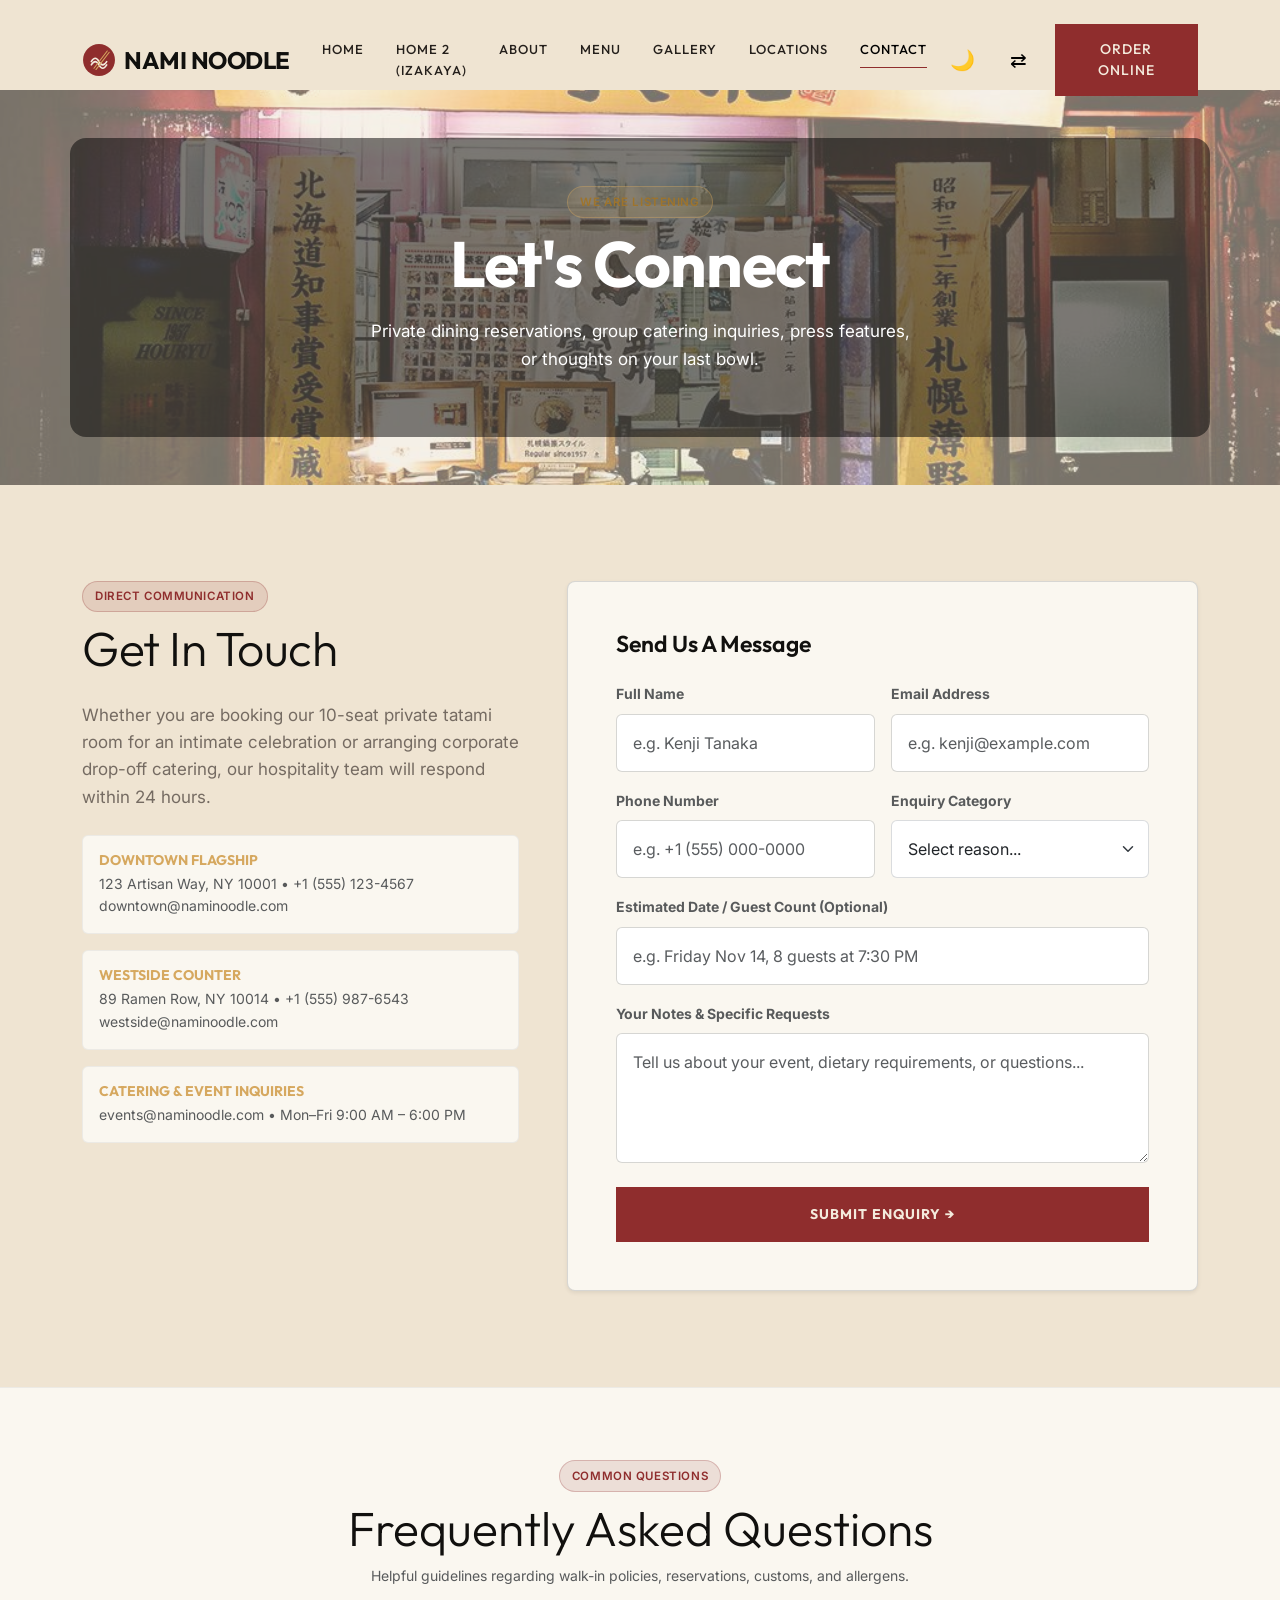
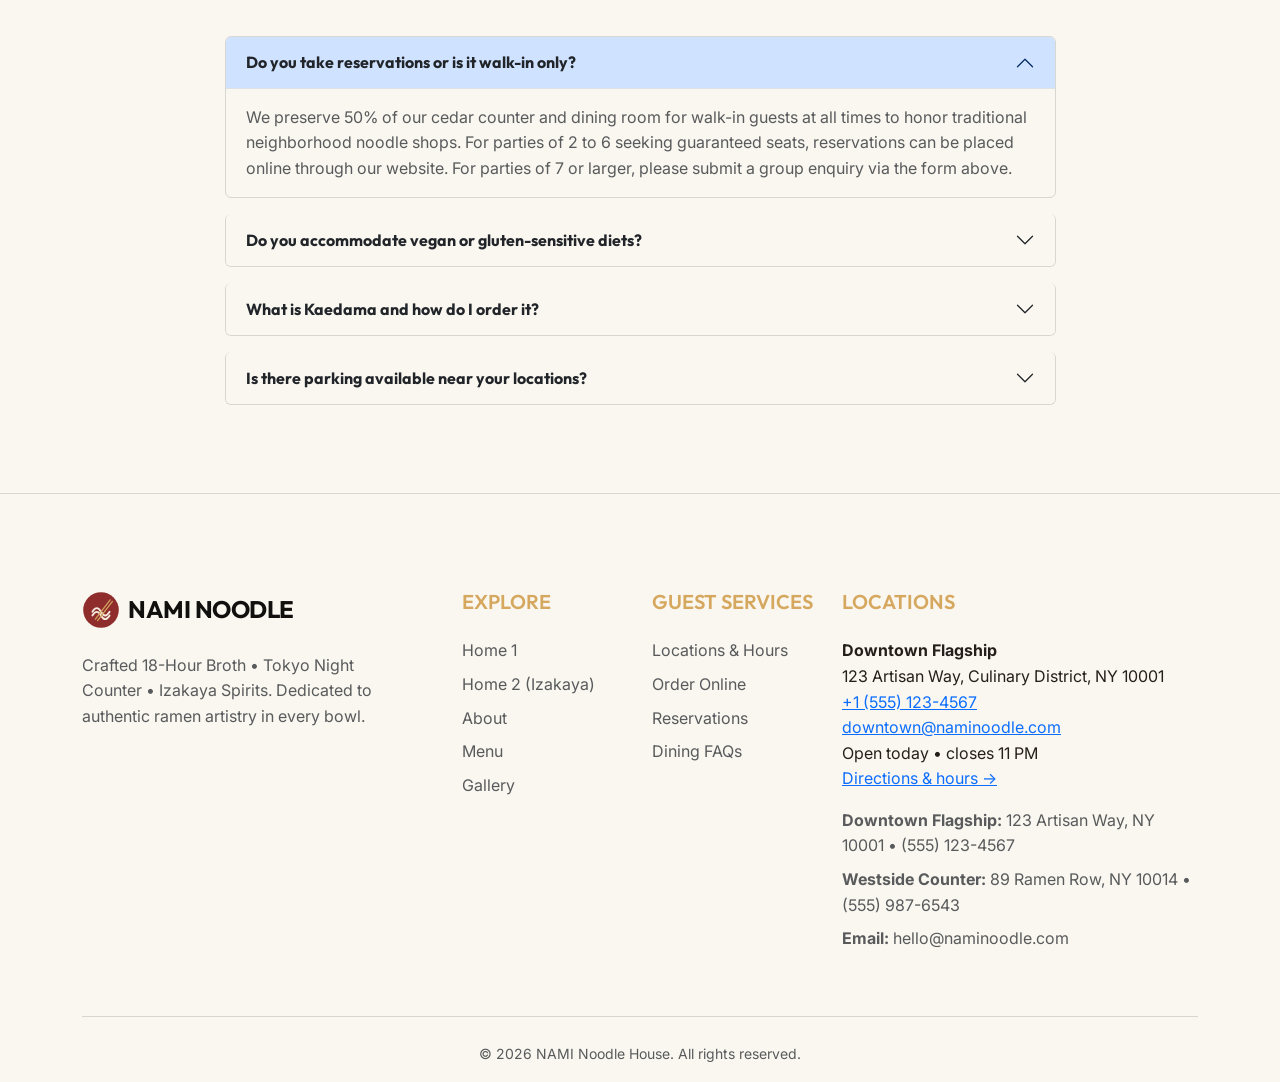
==== commit 0601400e: "correction" ====
--- a/contact.html
+++ b/contact.html
@@ -31,7 +31,7 @@
                 <ul class="navbar-nav mx-auto mb-2 mb-lg-0">
                     <li class="nav-item"><a class="nav-link" href="index.html">Home</a></li>
                     <li class="nav-item"><a class="nav-link" href="home-2.html">Home 2 (Izakaya)</a></li>
-                    <li class="nav-item"><a class="nav-link" href="our-story.html">Our Story</a></li>
+                    <li class="nav-item"><a class="nav-link" href="our-story.html">About</a></li>
                     <li class="nav-item"><a class="nav-link" href="menu.html">Menu</a></li>
                     <li class="nav-item"><a class="nav-link" href="gallery.html">Gallery</a></li>
                     <li class="nav-item"><a class="nav-link" href="locations.html">Locations</a></li>
@@ -49,7 +49,7 @@
     </nav>
 
     <!-- Header -->
-    <header class="py-5 text-center position-relative overflow-hidden bg-dark-deep text-white" style="margin-top: 10px;">
+    <header class="page-hero py-5 text-center position-relative overflow-hidden bg-dark-deep text-white">
         <div class="position-absolute w-100 h-100 top-0 start-0" style="z-index: 0;">
             <img src="assets/images/contact-hero.jpg" alt="Contact Hero Background"
                 class="w-100 h-100 object-fit-cover opacity-50">
@@ -225,7 +225,7 @@
                     <ul class="list-unstyled d-flex flex-column gap-2">
                         <li><a href="index.html" class="text-muted text-decoration-none footer-link">Home 1</a></li>
                         <li><a href="home-2.html" class="text-muted text-decoration-none footer-link">Home 2 (Izakaya)</a></li>
-                        <li><a href="our-story.html" class="text-muted text-decoration-none footer-link">Our Story</a></li>
+                        <li><a href="our-story.html" class="text-muted text-decoration-none footer-link">About</a></li>
                         <li><a href="menu.html" class="text-muted text-decoration-none footer-link">Menu</a></li>
                         <li><a href="gallery.html" class="text-muted text-decoration-none footer-link">Gallery</a></li>
                     </ul>
@@ -241,6 +241,7 @@
                 </div>
                 <div class="col-12 col-md-6 col-lg-4">
                     <h5 class="text-accent mb-4 text-uppercase">Locations</h5>
+                        <div class="footer-visit-details mb-3"><strong>Downtown Flagship</strong><br>123 Artisan Way, Culinary District, NY 10001<br><a href="tel:+15551234567">+1 (555) 123-4567</a><br><a href="mailto:downtown@naminoodle.com">downtown@naminoodle.com</a><br><span>Open today • closes 11 PM</span><br><a href="locations.html">Directions & hours →</a></div>
                     <ul class="list-unstyled text-muted d-flex flex-column gap-2">
                         <li><strong>Downtown Flagship:</strong> 123 Artisan Way, NY 10001 &bull; (555) 123-4567</li>
                         <li><strong>Westside Counter:</strong> 89 Ramen Row, NY 10014 &bull; (555) 987-6543</li>
